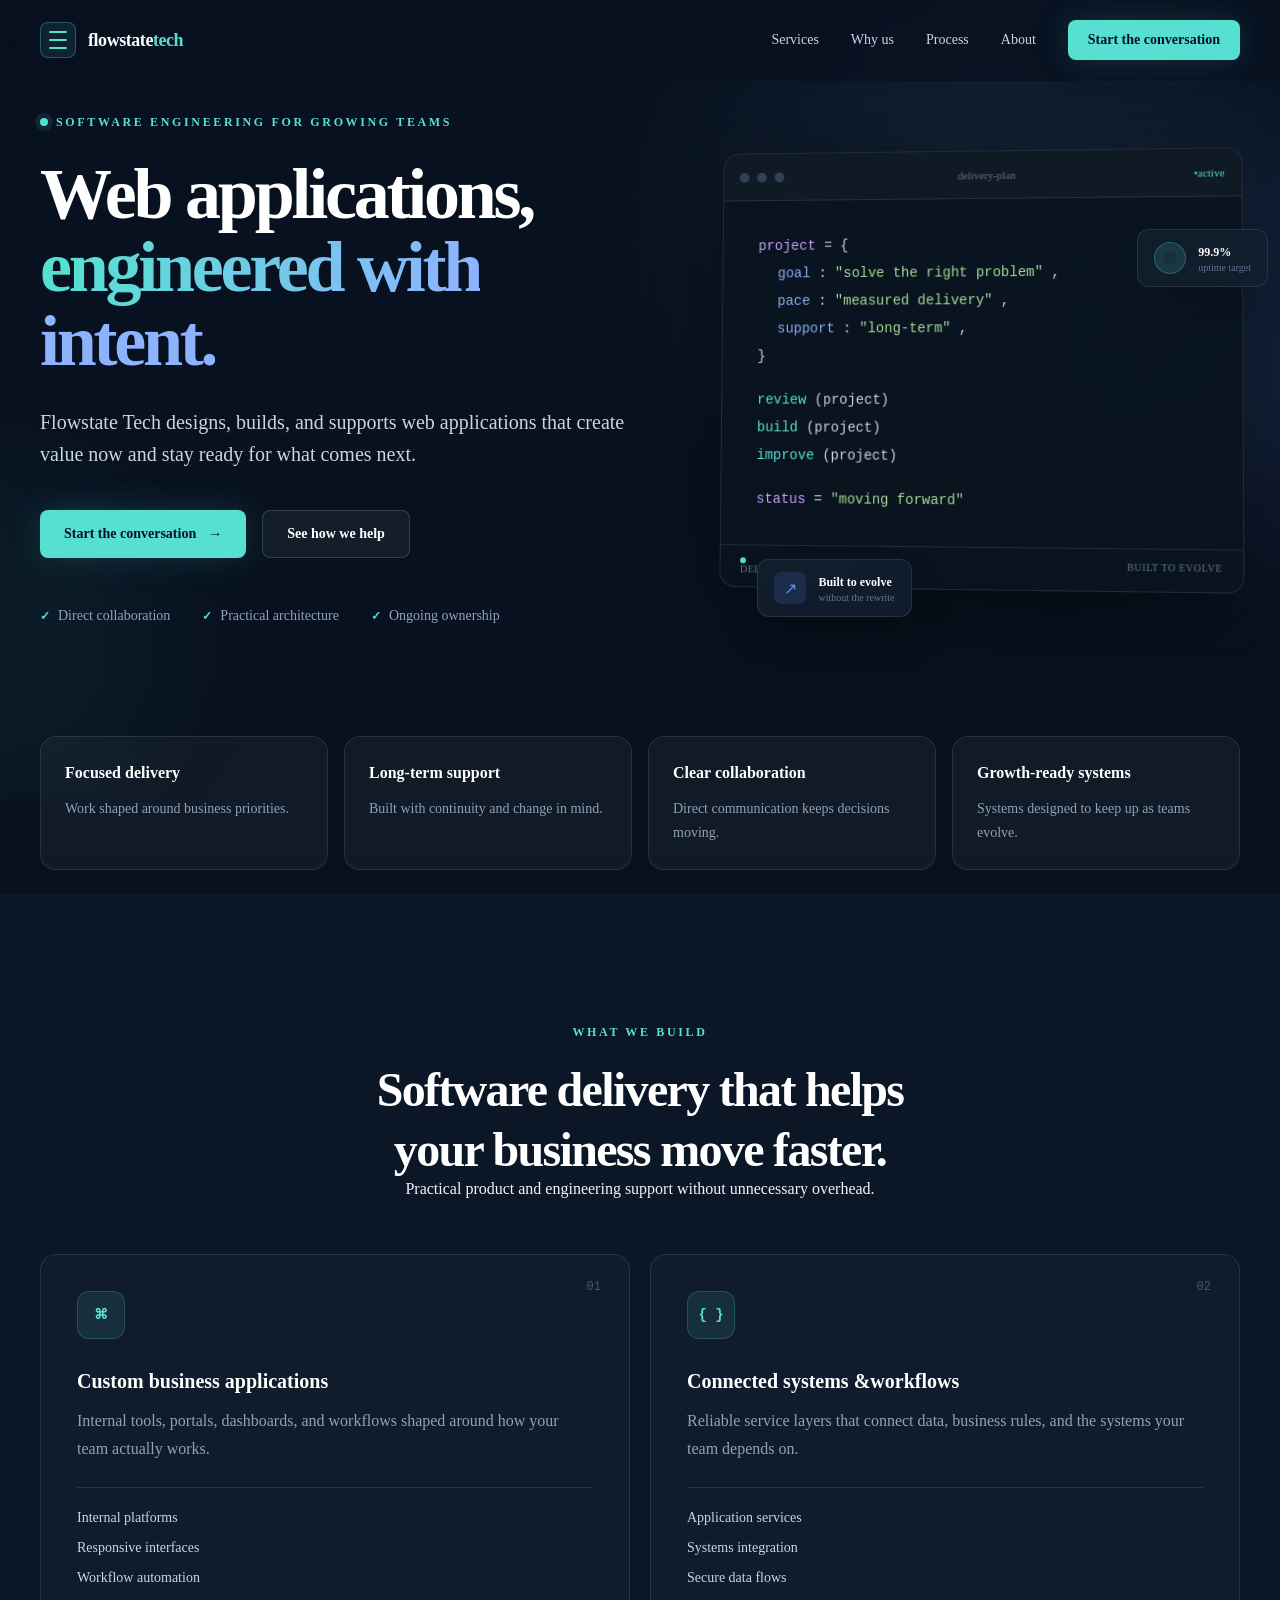
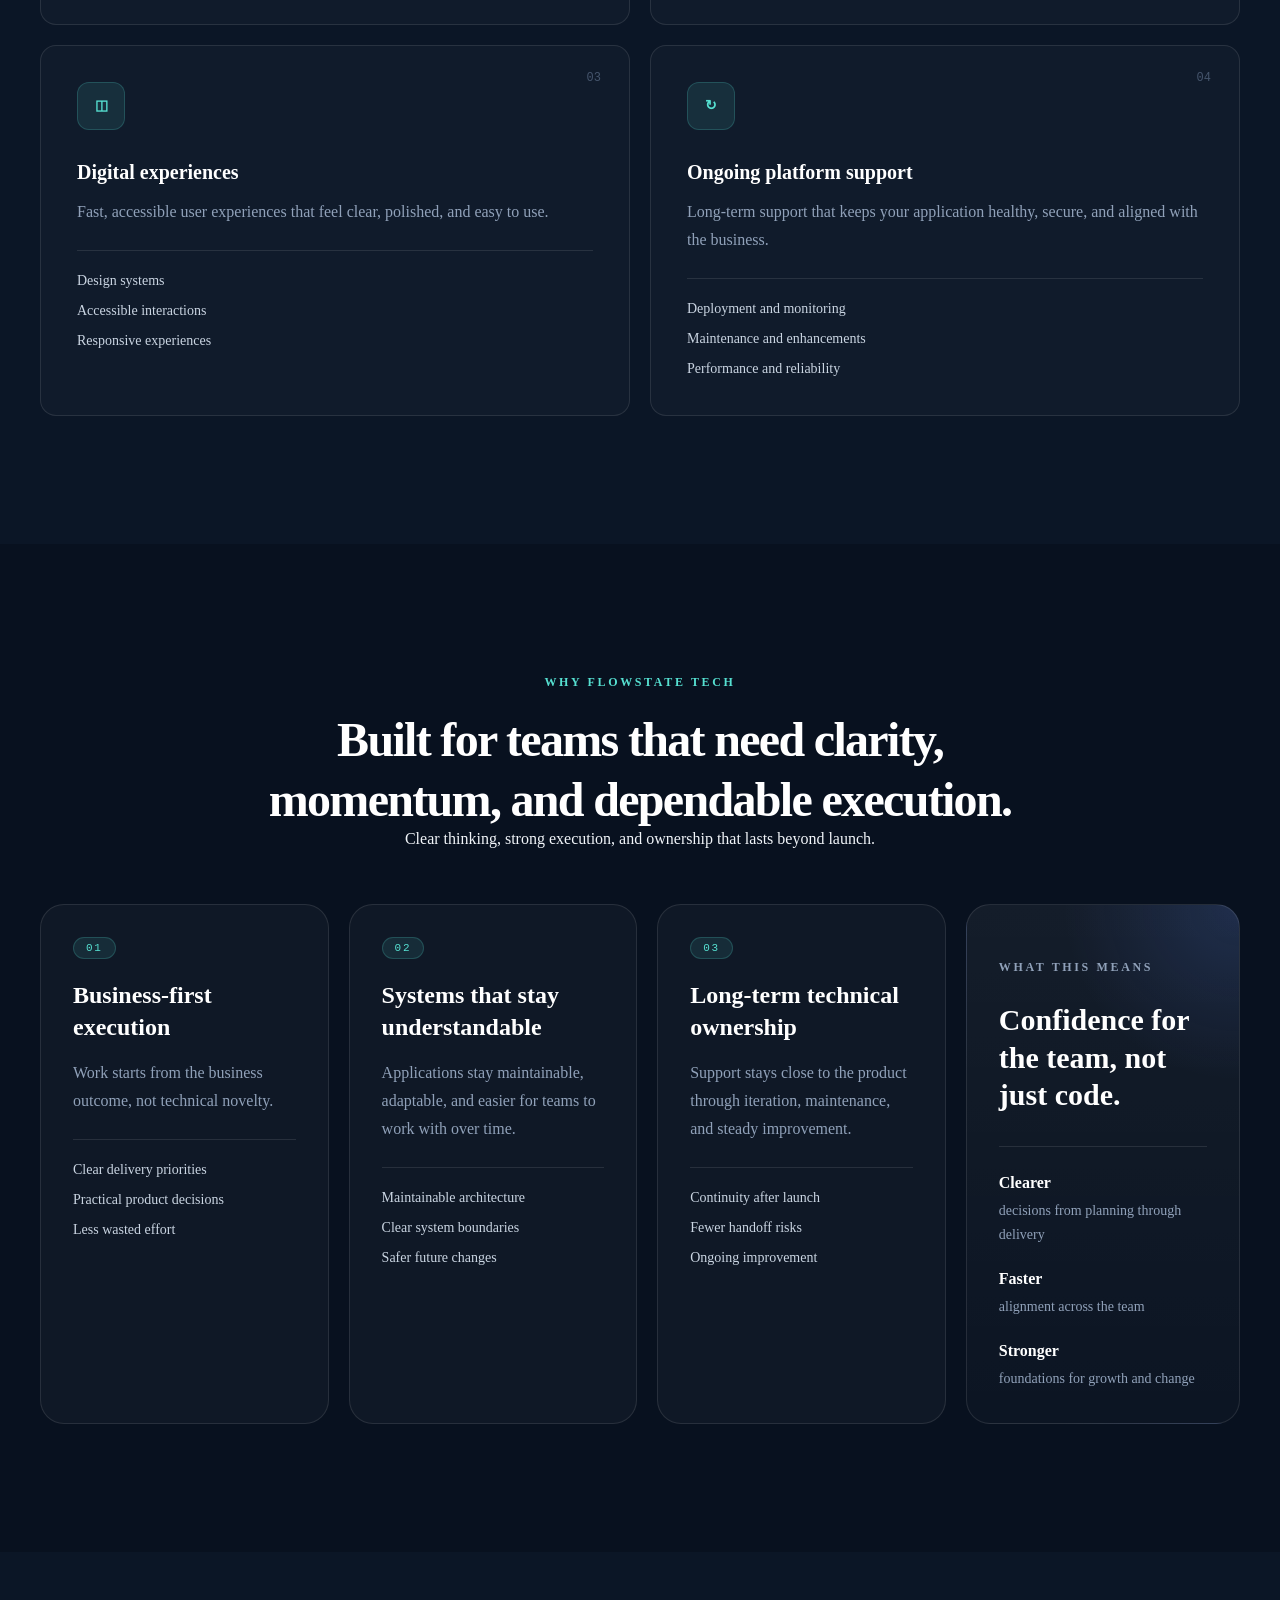
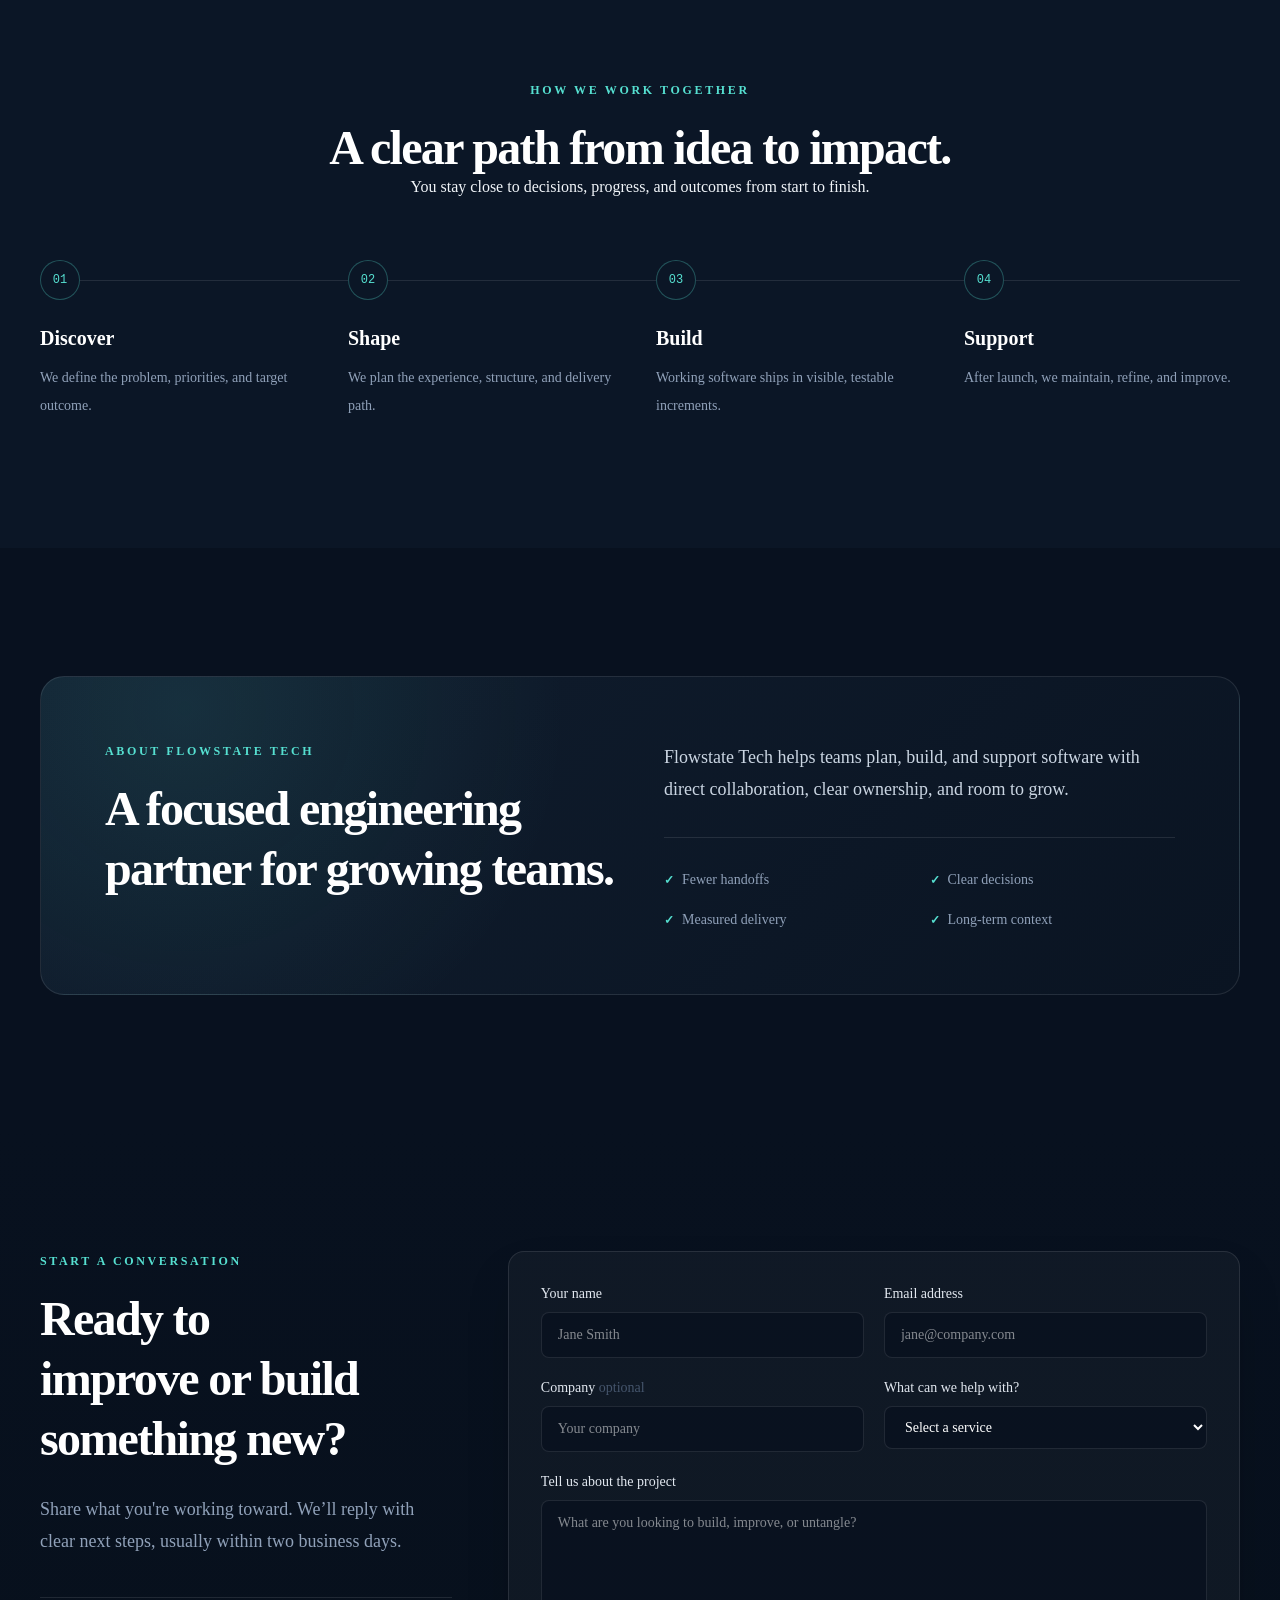
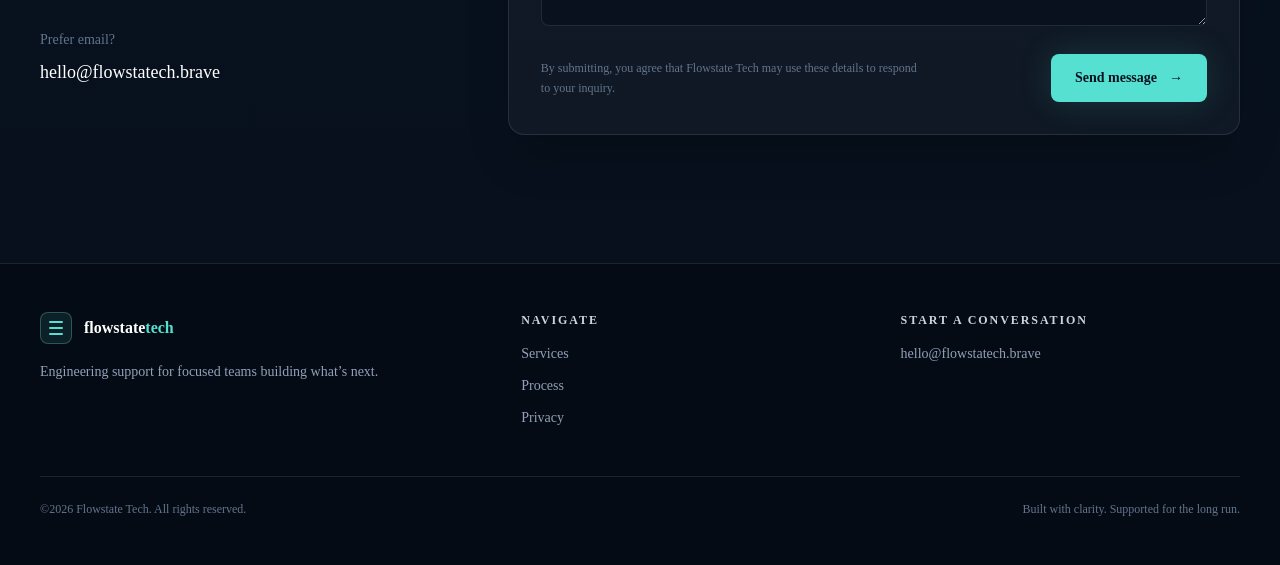
==== index.html @ 5fee0a0c "init" ====
<!doctype html>
<html lang="en" class="scroll-smooth">
    <head>
        <meta charset="utf-8">
        <meta name="viewport" content="width=device-width, initial-scale=1">
        <meta name="description" content="Flowstate Tech designs, builds, and supports web applications for growing teams.">
        <meta name="theme-color" content="#08111f">
        <meta property="og:title" content="Flowstate Tech | Web applications, engineered with intent">
        <meta property="og:description" content="Custom software delivery, digital experiences, and long-term platform support for growing teams.">
        <meta property="og:type" content="website">
        <link rel="icon" href="favicon.svg" type="image/svg+xml">
        <link rel="stylesheet" href="app.css">
        <script src="app.js" defer></script>
        <title>Flowstate Tech | Web applications, engineered with intent</title>
    </head>
    <body class="bg-ink text-slate-100 antialiased">
        <a class="skip-link" href="#main-content">Skip to content</a>
        <header class="site-header" data-header>
            <div class="shell flex h-20 items-center justify-between">
                <a href="index.html" class="group flex items-center gap-3" aria-label="Flowstate Tech home">
                    <span class="brand-mark" aria-hidden="true">
                        <span></span>
                        <span></span>
                        <span></span>
                    </span>
                    <span class="text-lg font-semibold tracking-tight text-white">
                        flowstate<span class="text-cyan">tech</span>
                    </span>
                </a>
                <nav class="hidden items-center gap-8 md:flex" aria-label="Primary navigation">
                    <a class="nav-link" href="#services">Services</a>
                    <a class="nav-link" href="#approach">Why us</a>
                    <a class="nav-link" href="#process">Process</a>
                    <a class="nav-link" href="#about">About</a>
                    <a class="button button-small button-primary" href="#contact">Start the conversation</a>
                </nav>
                <button class="menu-button md:hidden" type="button" aria-expanded="false" aria-controls="mobile-menu" data-menu-toggle>
                    <span class="sr-only">Open navigation</span>
                    <svg width="24" height="24" viewBox="0 0 24 24" fill="none" aria-hidden="true">
                        <path d="M4 7h16M4 12h16M4 17h16" stroke="currentColor" stroke-width="1.8" stroke-linecap="round"/>
                    </svg>
                </button>
            </div>
            <nav id="mobile-menu" class="mobile-menu shell md:hidden" aria-label="Mobile navigation" hidden data-mobile-menu>
                <a href="#services">Services</a>
                <a href="#approach">Why us</a>
                <a href="#process">Process</a>
                <a href="#about">About</a>
                <a href="#contact">Start the conversation</a>
            </nav>
        </header>
        <main id="main-content">
            <section class="hero relative overflow-hidden pb-24 pt-20 sm:pb-32 sm:pt-28">
                <div class="hero-grid" aria-hidden="true"></div>
                <div class="hero-orb hero-orb-one" aria-hidden="true"></div>
                <div class="hero-orb hero-orb-two" aria-hidden="true"></div>
                <div class="shell relative z-10 grid items-center gap-16 lg:grid-cols-[1.08fr_.92fr]">
                    <div data-reveal>
                        <p class="eyebrow">
                            <span class="status-dot"></span>
                            Software engineering for growing teams
                        </p>
                        <h1 class="mt-7 max-w-4xl text-balance text-5xl font-semibold leading-[1.02] tracking-[-0.045em] text-white sm:text-6xl lg:text-7xl">
                            Web applications,<br>
                            <span class="gradient-text">engineered with intent.</span>
                        </h1>
                        <p class="mt-7 max-w-2xl text-lg leading-8 text-slate-300 sm:text-xl">Flowstate Tech designs, builds, and supports web applications that create value now and stay ready for what comes next.
          </p>
                        <div class="mt-10 flex flex-col gap-4 sm:flex-row">
                            <a class="button button-primary" href="#contact">
                                Start the conversation <span aria-hidden="true">&rarr;</span>
                            </a>
                            <a class="button button-secondary" href="#services">See how we help</a>
                        </div>
                        <div class="mt-12 flex flex-wrap gap-x-8 gap-y-3 text-sm text-slate-400">
                            <span class="check-item">Direct collaboration</span>
                            <span class="check-item">Practical architecture</span>
                            <span class="check-item">Ongoing ownership</span>
                        </div>
                    </div>
                    <div class="relative mx-auto w-full max-w-xl" data-reveal data-hero-visual>
                        <div class="code-window" data-evolve-panel>
                            <div class="code-toolbar">
                                <div class="flex gap-2" aria-hidden="true">
                                    <span></span>
                                    <span></span>
                                    <span></span>
                                </div>
                                <span data-code-file data-code-toolbar>delivery-plan</span>
                                <span class="code-status" data-code-status data-code-toolbar>&bull;active</span>
                            </div>
                            <div class="code-content" aria-label="An illustration of a delivery workflow">
                                <div data-code-line>
                                    <span class="code-purple">project</span>
                                    = {
                                </div>
                                <div class="pl-5" data-code-line>
                                    <span class="code-blue">goal</span>
                                    : <span class="code-green" data-code-goal>"solve the right problem"</span>
                                    ,
                                </div>
                                <div class="pl-5" data-code-line>
                                    <span class="code-blue">pace</span>
                                    : <span class="code-green" data-code-pace>"measured delivery"</span>
                                    ,
                                </div>
                                <div class="pl-5" data-code-line>
                                    <span class="code-blue">support</span>
                                    : <span class="code-green" data-code-support>"long-term"</span>
                                    ,
                                </div>
                                <div data-code-line>}</div>
                                <div class="h-4" aria-hidden="true"></div>
                                <div data-code-line>
                                    <span class="code-cyan" data-code-step-one>review</span>
                                    (project)
                                </div>
                                <div data-code-line>
                                    <span class="code-cyan" data-code-step-two>build</span>
                                    (project)
                                </div>
                                <div data-code-line>
                                    <span class="code-cyan" data-code-step-three>improve</span>
                                    (project)
                                </div>
                                <div class="h-4" aria-hidden="true"></div>
                                <div data-code-line>
                                    <span class="code-purple">status</span>
                                    = <span class="code-green" data-code-result>"moving forward"</span>
                                </div>
                            </div>
                            <div class="code-footer">
                                <span>
                                    <i></i>
                                    <span data-code-footer-left>Delivery aligned</span>
                                </span>
                                <span data-code-footer-right>Built to evolve</span>
                            </div>
                        </div>
                        <div class="hero-card-link" aria-hidden="true">
                            <span class="hero-card-signal"></span>
                        </div>
                        <button class="floating-card floating-card-top floating-card-button" type="button" data-uptime-trigger aria-pressed="false" aria-label="Preview the uptime and reliability mode">
                            <span class="pulse-ring"></span>
                            <div>
                                <strong>99.9%</strong>
                                <small>uptime target</small>
                            </div>
                        </button>
                        <button class="floating-card floating-card-bottom floating-card-button" type="button" data-evolve-trigger aria-pressed="false" aria-label="Preview how the product evolves over time">
                            <span class="metric-icon">&#8599;</span>
                            <div>
                                <strong>Built to evolve</strong>
                                <small>without the rewrite</small>
                            </div>
                        </button>
                    </div>
                </div>
            </section>
            <section class="metrics-band">
                <div class="shell">
                    <div class="metrics-grid">
                        <article class="metric-card" data-reveal>
                            <strong>Focused delivery</strong>
                            <span>Work shaped around business priorities.</span>
                        </article>
                        <article class="metric-card" data-reveal>
                            <strong>Long-term support</strong>
                            <span>Built with continuity and change in mind.</span>
                        </article>
                        <article class="metric-card" data-reveal>
                            <strong>Clear collaboration</strong>
                            <span>Direct communication keeps decisions moving.</span>
                        </article>
                        <article class="metric-card" data-reveal>
                            <strong>Growth-ready systems</strong>
                            <span>Systems designed to keep up as teams evolve.</span>
                        </article>
                    </div>
                </div>
            </section>
            <section id="services" class="section bg-surface">
                <div class="shell">
                    <div class="section-heading" data-reveal>
                        <p class="eyebrow">What we build</p>
                        <h2>Software delivery that helps your business move faster.</h2>
                        <p>Practical product and engineering support without unnecessary overhead.</p>
                    </div>
                    <div class="mt-14 grid gap-5 md:grid-cols-2">
                        <article class="service-card" data-reveal>
                            <span class="service-number">01</span>
                            <div class="service-icon">&#8984;</div>
                            <h3>Custom business applications</h3>
                            <p>Internal tools, portals, dashboards, and workflows shaped around how your team actually works.</p>
                            <ul>
                                <li>Internal platforms</li>
                                <li>Responsive interfaces</li>
                                <li>Workflow automation</li>
                            </ul>
                        </article>
                        <article class="service-card" data-reveal>
                            <span class="service-number">02</span>
                            <div class="service-icon">{ }</div>
                            <h3>Connected systems &amp;workflows</h3>
                            <p>Reliable service layers that connect data, business rules, and the systems your team depends on.</p>
                            <ul>
                                <li>Application services</li>
                                <li>Systems integration</li>
                                <li>Secure data flows</li>
                            </ul>
                        </article>
                        <article class="service-card" data-reveal>
                            <span class="service-number">03</span>
                            <div class="service-icon">&#9707;</div>
                            <h3>Digital experiences</h3>
                            <p>Fast, accessible user experiences that feel clear, polished, and easy to use.</p>
                            <ul>
                                <li>Design systems</li>
                                <li>Accessible interactions</li>
                                <li>Responsive experiences</li>
                            </ul>
                        </article>
                        <article class="service-card" data-reveal>
                            <span class="service-number">04</span>
                            <div class="service-icon">&#8635;</div>
                            <h3>Ongoing platform support</h3>
                            <p>Long-term support that keeps your application healthy, secure, and aligned with the business.</p>
                            <ul>
                                <li>Deployment and monitoring</li>
                                <li>Maintenance and enhancements</li>
                                <li>Performance and reliability</li>
                            </ul>
                        </article>
                    </div>
                </div>
            </section>
            <section id="approach" class="section overflow-hidden">
                <div class="shell">
                    <div class="section-heading" data-reveal>
                        <p class="eyebrow">Why Flowstate Tech</p>
                        <h2>Built for teams that need clarity, momentum, and dependable execution.</h2>
                        <p>Clear thinking, strong execution, and ownership that lasts beyond launch.</p>
                    </div>
                    <div class="why-grid mt-14">
                        <article class="why-card why-card-feature" data-reveal>
                            <span class="why-label">01</span>
                            <h3>Business-first execution</h3>
                            <p>Work starts from the business outcome, not technical novelty.</p>
                            <ul>
                                <li>Clear delivery priorities</li>
                                <li>Practical product decisions</li>
                                <li>Less wasted effort</li>
                            </ul>
                        </article>
                        <article class="why-card why-card-feature" data-reveal>
                            <span class="why-label">02</span>
                            <h3>Systems that stay understandable</h3>
                            <p>Applications stay maintainable, adaptable, and easier for teams to work with over time.</p>
                            <ul>
                                <li>Maintainable architecture</li>
                                <li>Clear system boundaries</li>
                                <li>Safer future changes</li>
                            </ul>
                        </article>
                        <article class="why-card why-card-feature" data-reveal>
                            <span class="why-label">03</span>
                            <h3>Long-term technical ownership</h3>
                            <p>Support stays close to the product through iteration, maintenance, and steady improvement.</p>
                            <ul>
                                <li>Continuity after launch</li>
                                <li>Fewer handoff risks</li>
                                <li>Ongoing improvement</li>
                            </ul>
                        </article>
                        <aside class="why-card why-card-summary" data-reveal>
                            <p class="eyebrow">What this means</p>
                            <h3>Confidence for the team, not just code.</h3>
                            <div class="why-metrics">
                                <div>
                                    <strong>Clearer</strong>
                                    <span>decisions from planning through delivery</span>
                                </div>
                                <div>
                                    <strong>Faster</strong>
                                    <span>alignment across the team</span>
                                </div>
                                <div>
                                    <strong>Stronger</strong>
                                    <span>foundations for growth and change</span>
                                </div>
                            </div>
                        </aside>
                    </div>
                </div>
            </section>
            <section id="process" class="section bg-surface">
                <div class="shell">
                    <div class="section-heading" data-reveal>
                        <p class="eyebrow">How we work together</p>
                        <h2>A clear path from idea to impact.</h2>
                        <p>You stay close to decisions, progress, and outcomes from start to finish.</p>
                    </div>
                    <ol class="process-grid mt-16">
                        <li data-reveal>
                            <span>01</span>
                            <h3>Discover</h3>
                            <p>We define the problem, priorities, and target outcome.</p>
                        </li>
                        <li data-reveal>
                            <span>02</span>
                            <h3>Shape</h3>
                            <p>We plan the experience, structure, and delivery path.</p>
                        </li>
                        <li data-reveal>
                            <span>03</span>
                            <h3>Build</h3>
                            <p>Working software ships in visible, testable increments.</p>
                        </li>
                        <li data-reveal>
                            <span>04</span>
                            <h3>Support</h3>
                            <p>After launch, we maintain, refine, and improve.</p>
                        </li>
                    </ol>
                </div>
            </section>
            <section id="about" class="section">
                <div class="shell">
                    <div class="about-card" data-reveal>
                        <div>
                            <p class="eyebrow">About Flowstate Tech</p>
                            <h2 class="section-title">A focused engineering partner for growing teams.</h2>
                        </div>
                        <div class="text-lg leading-8 text-slate-300">
                            <p>Flowstate Tech helps teams plan, build, and support software with direct collaboration, clear ownership, and room to grow.</p>
                            <div class="mt-8 grid grid-cols-2 gap-5 border-t border-white/10 pt-8 text-sm text-slate-400">
                                <span class="check-item">Fewer handoffs</span>
                                <span class="check-item">Clear decisions</span>
                                <span class="check-item">Measured delivery</span>
                                <span class="check-item">Long-term context</span>
                            </div>
                        </div>
                    </div>
                </div>
            </section>
            <section id="contact" class="section contact-section">
                <div class="shell grid gap-14 lg:grid-cols-[.72fr_1.28fr]">
                    <div data-reveal>
                        <p class="eyebrow">Start a conversation</p>
                        <h2 class="section-title">Ready to improve or build something new?</h2>
                        <p class="mt-6 text-lg leading-8 text-slate-400">Share what you're working toward. We’ll reply with clear next steps, usually within two business days.</p>
                        <div class="mt-10 border-t border-white/10 pt-8">
                            <p class="text-sm text-slate-500">Prefer email?</p>
                            <a class="mt-2 inline-block text-lg font-medium text-white hover:text-cyan" href="mailto:hello@flowstatech.brave">hello@flowstatech.brave</a>
                        </div>
                    </div>
                    <div data-reveal>
                        <form class="contact-form" data-contact-form data-contact-email="hello@flowstatech.brave" novalidate>
                            <div class="form-grid">
                                <div class="form-field">
                                    <label for="name">Your name</label>
                                    <input id="name" name="name" type="text" autocomplete="name" minlength="2" maxlength="100" required placeholder="Jane Smith">
                                </div>
                                <div class="form-field">
                                    <label for="email">Email address</label>
                                    <input id="email" name="email" type="email" autocomplete="email" maxlength="320" required placeholder="jane@company.com">
                                </div>
                                <div class="form-field">
                                    <label for="company">
                                        Company <span>optional</span>
                                    </label>
                                    <input id="company" name="company" type="text" autocomplete="organization" maxlength="120" placeholder="Your company">
                                </div>
                                <div class="form-field">
                                    <label for="service">What can we help with?</label>
                                    <select id="service" name="service" required>
                                        <option value="">Select a service</option>
                                        <option>Business application development</option>
                                        <option>Systems and workflow integration</option>
                                        <option>Digital experience design</option>
                                        <option>Ongoing platform support</option>
                                        <option>Not sure yet</option>
                                    </select>
                                </div>
                            </div>
                            <div class="form-field mt-5">
                                <label for="message">Tell us about the project</label>
                                <textarea id="message" name="message" minlength="20" maxlength="3000" required rows="5" placeholder="What are you looking to build, improve, or untangle?"></textarea>
                            </div>
                            <div class="honeypot" aria-hidden="true">
                                <label for="website">Website</label>
                                <input id="website" name="website" type="text" tabindex="-1" autocomplete="off">
                            </div>
                            <div class="mt-6 flex flex-col gap-4 sm:flex-row sm:items-center sm:justify-between">
                                <p class="max-w-sm text-xs leading-5 text-slate-500">By submitting, you agree that Flowstate Tech may use these details to respond to your inquiry.</p>
                                <button class="button button-primary shrink-0" type="submit">
                                    Send message <span aria-hidden="true">&rarr;</span>
                                </button>
                            </div>
                            <div class="form-status" role="status" aria-live="polite" data-form-status></div>
                            <noscript>
                                <p class="mt-4 text-sm text-slate-400">JavaScript is required for the form shortcut. You can email hello@flowstatech.brave directly.</p>
                            </noscript>
                        </form>
                    </div>
                </div>
            </section>
        </main>
        <footer class="border-t border-white/10 bg-deep">
            <div class="shell py-12">
                <div class="grid gap-10 md:grid-cols-[1.3fr_1fr_1fr]">
                    <div>
                        <a href="index.html" class="flex items-center gap-3" aria-label="Flowstate Tech home">
                            <span class="brand-mark brand-mark-small" aria-hidden="true">
                                <span></span>
                                <span></span>
                                <span></span>
                            </span>
                            <span class="font-semibold text-white">
                                flowstate<span class="text-cyan">tech</span>
                            </span>
                        </a>
                        <p class="mt-4 max-w-sm text-sm leading-6 text-slate-400">Engineering support for focused teams building what’s next.</p>
                    </div>
                    <div>
                        <p class="footer-heading">Navigate</p>
                        <div class="mt-4 flex flex-col gap-3 text-sm text-slate-400">
                            <a class="footer-link" href="#services">Services</a>
                            <a class="footer-link" href="#process">Process</a>
                            <a class="footer-link" href="privacy.html">Privacy</a>
                        </div>
                    </div>
                    <div>
                        <p class="footer-heading">Start a conversation</p>
                        <a class="footer-link mt-4 inline-block text-sm" href="mailto:hello@flowstatech.brave">hello@flowstatech.brave</a>
                    </div>
                </div>
                <div class="mt-12 flex flex-col gap-2 border-t border-white/10 pt-6 text-xs text-slate-500 sm:flex-row sm:items-center sm:justify-between">
                    <p>
                        &copy;<span data-current-year></span>
                        Flowstate Tech. All rights reserved.
                    </p>
                    <p>Built with clarity. Supported for the long run.</p>
                </div>
            </div>
        </footer>
    </body>
</html>
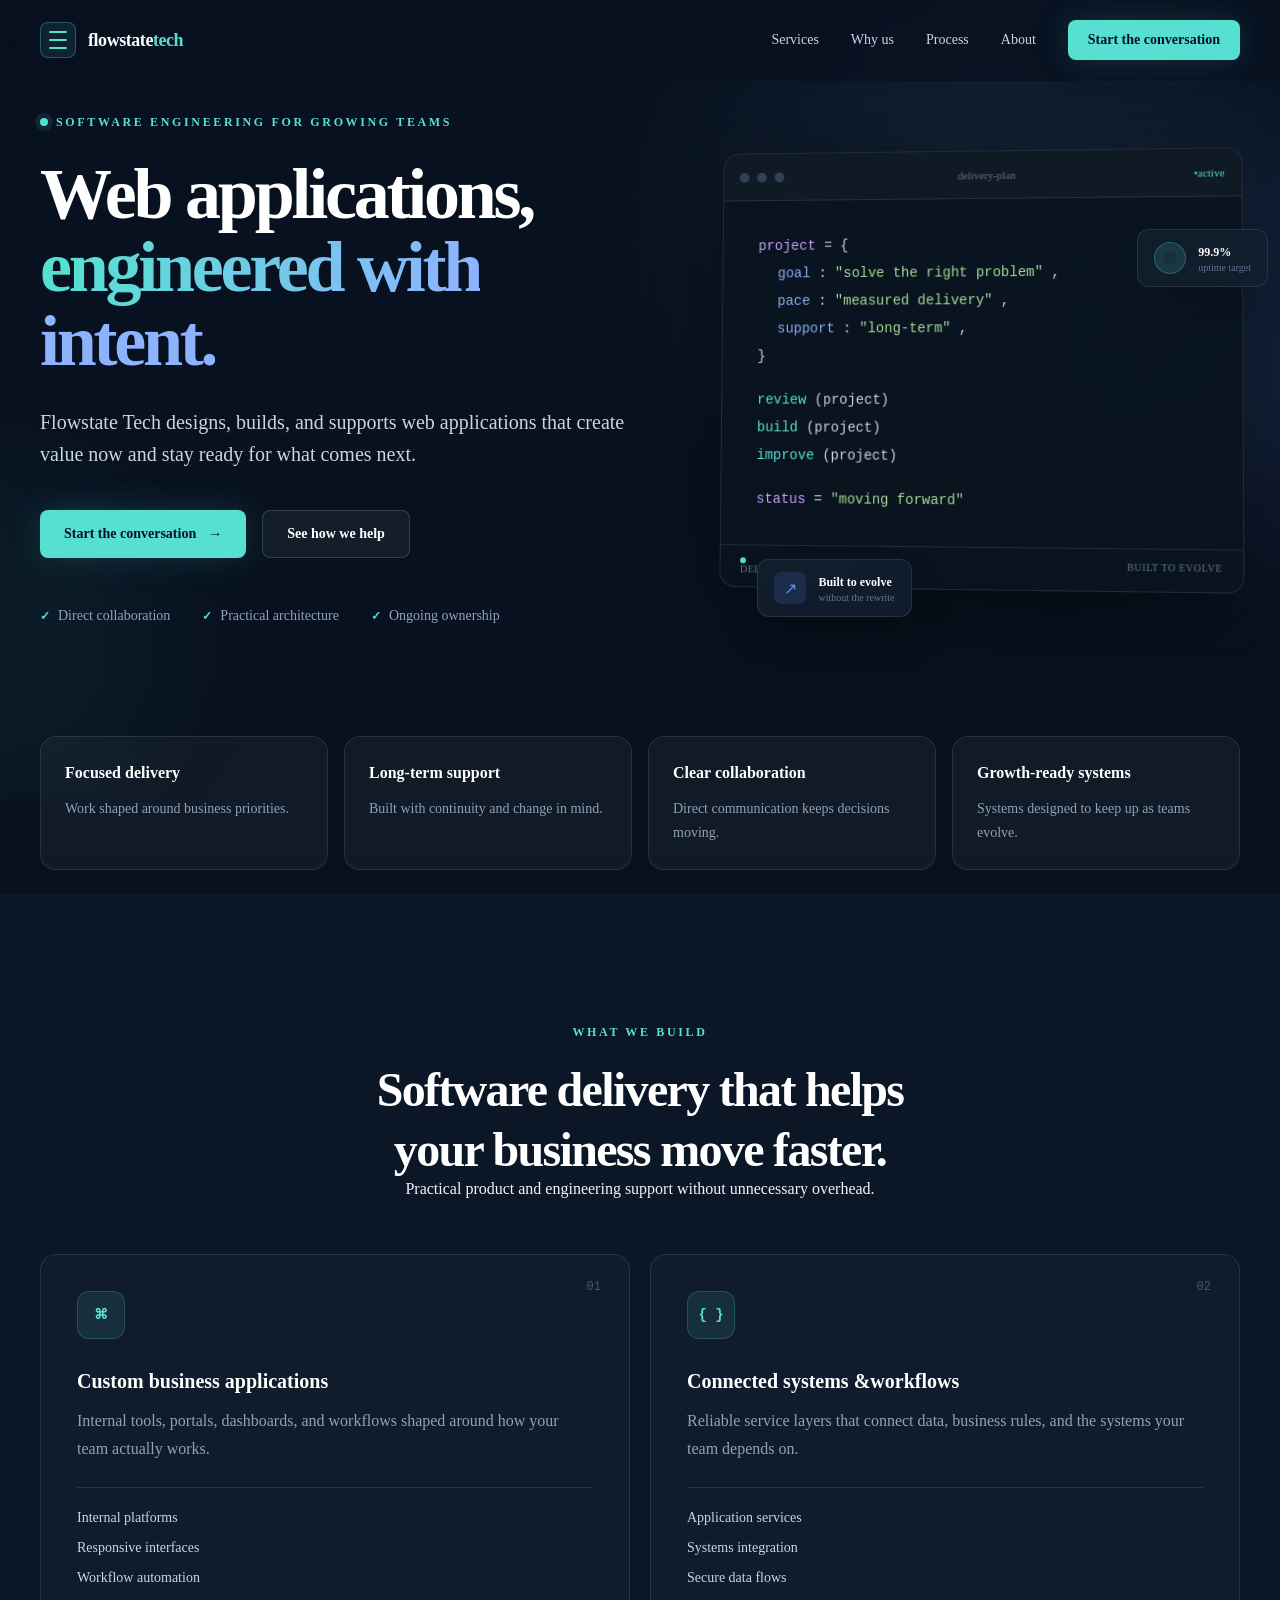
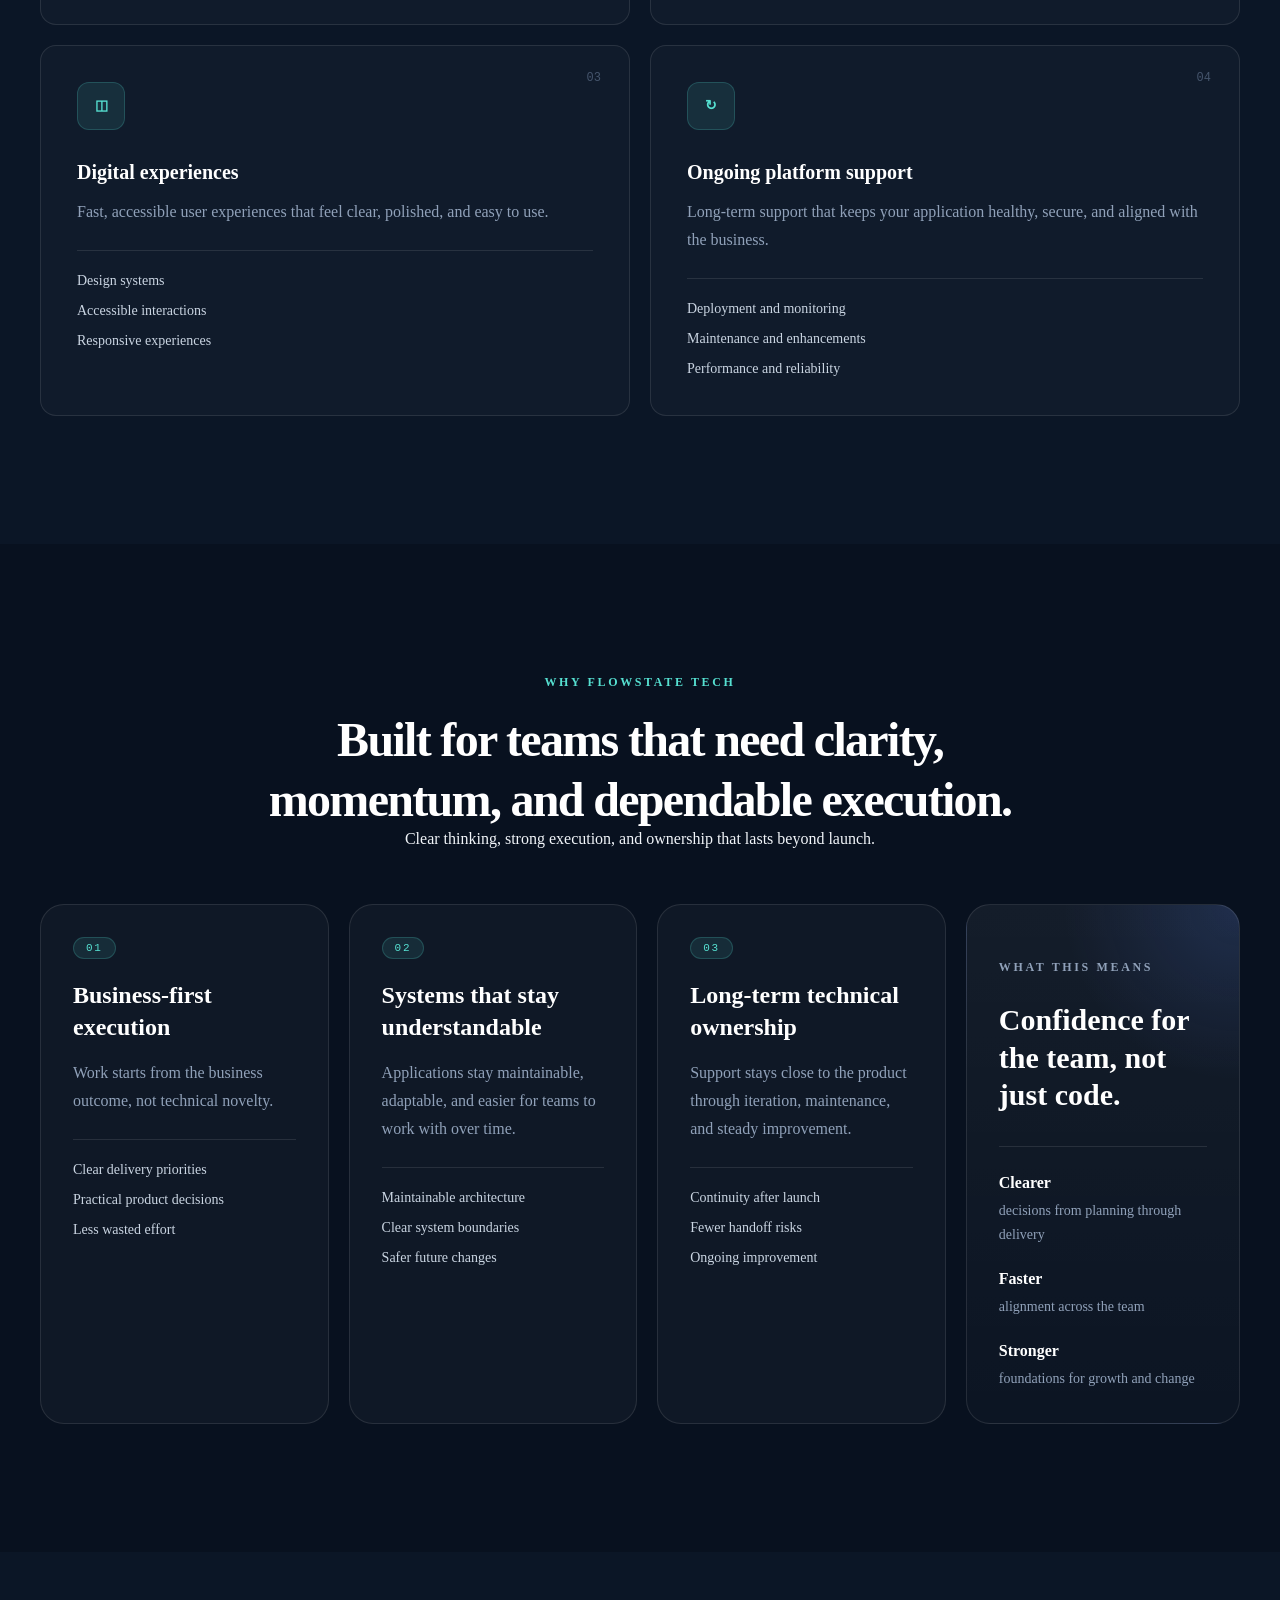
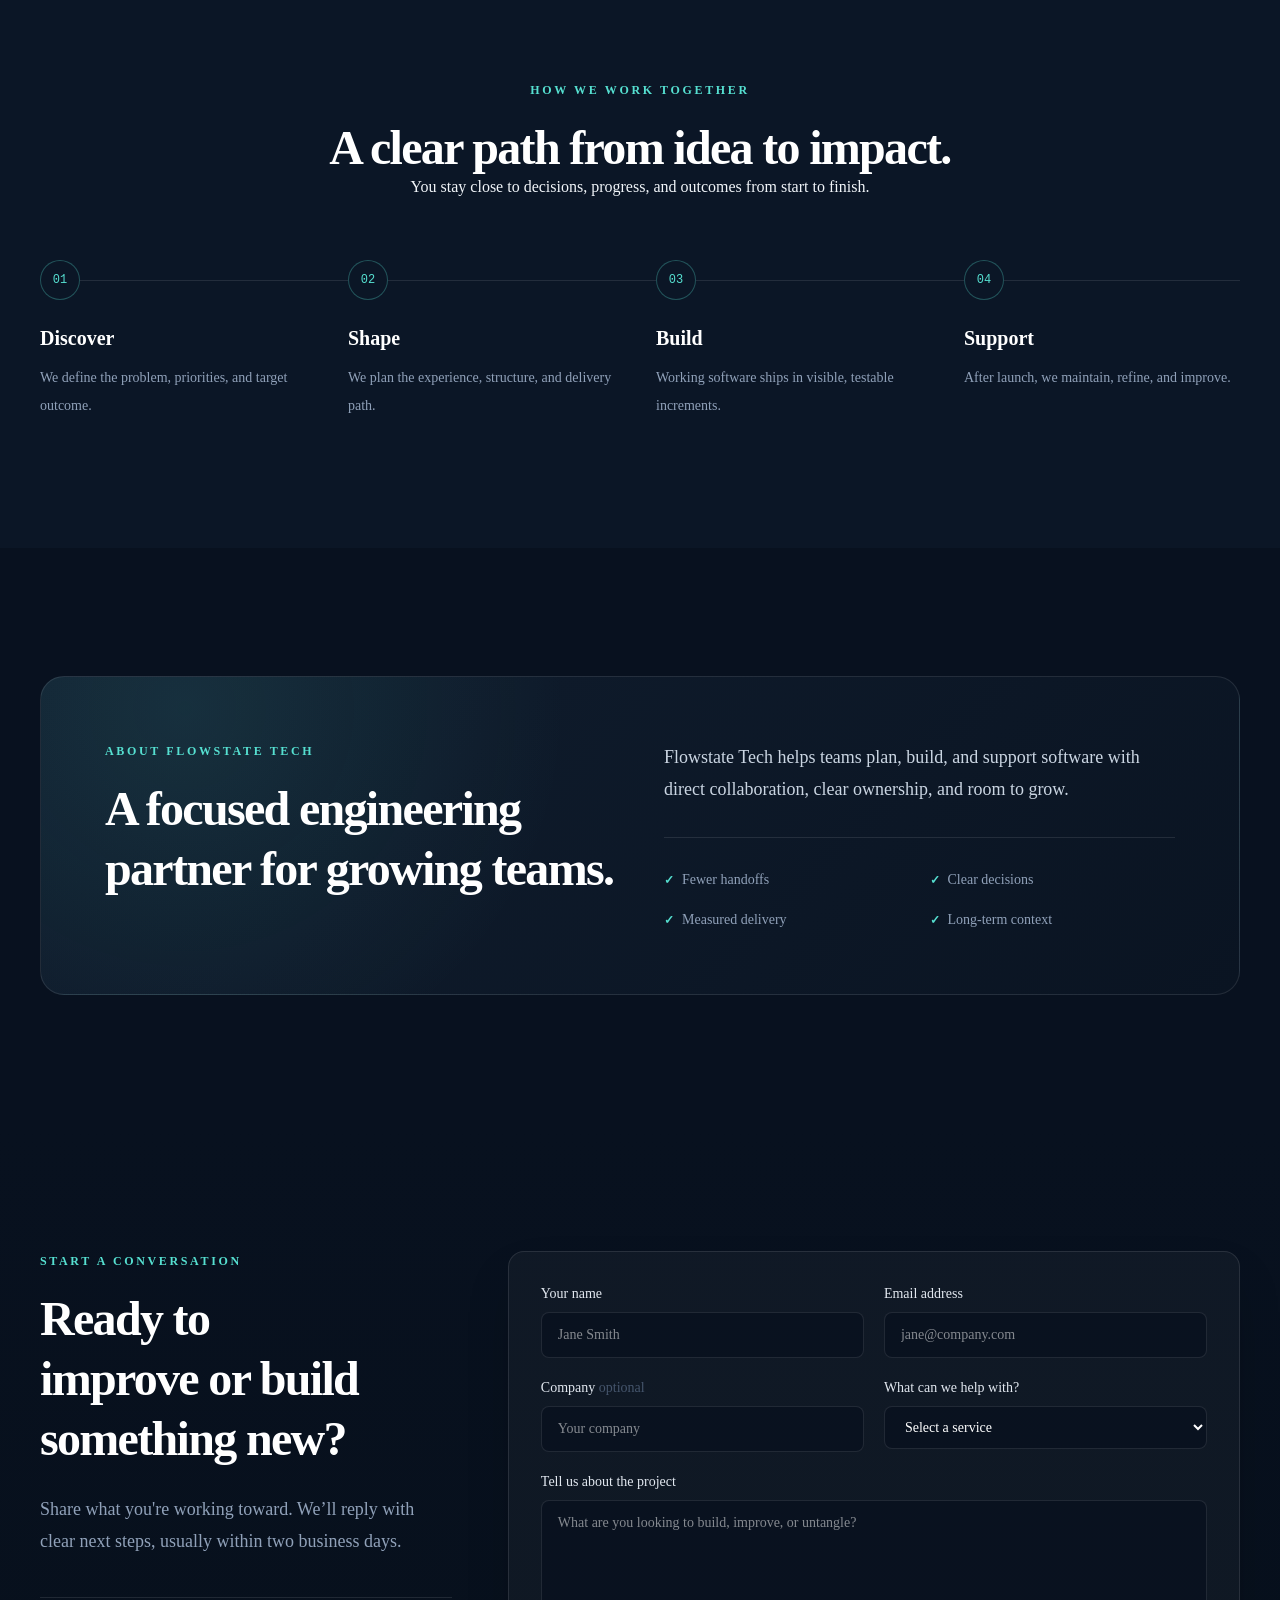
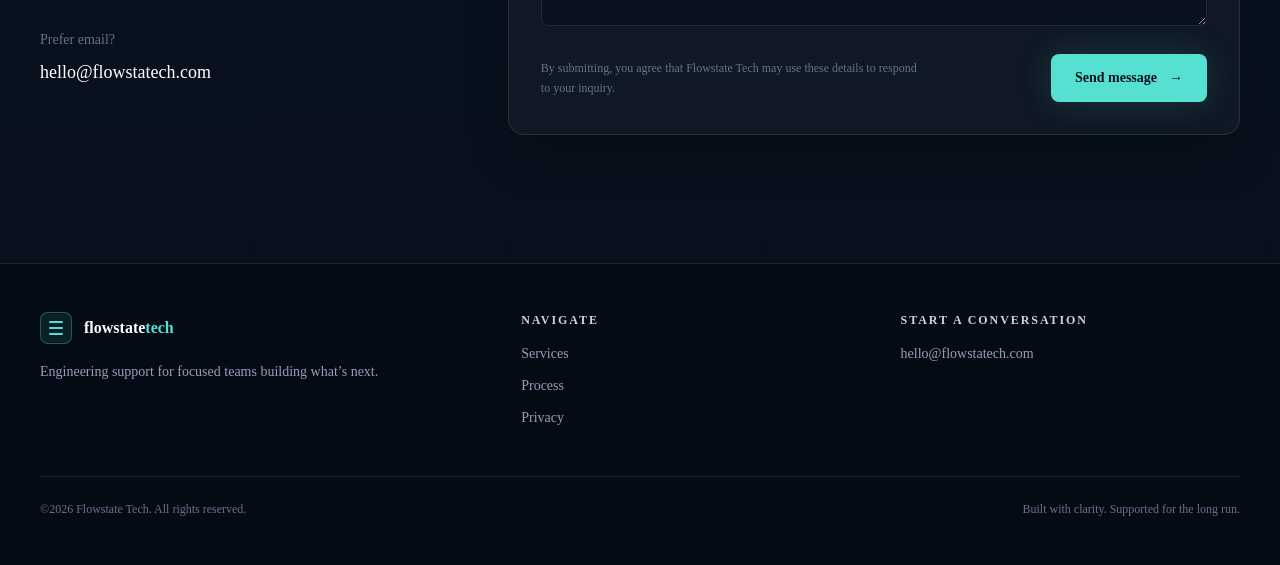
==== commit 3cd3b255: "next" ====
--- a/index.html
+++ b/index.html
@@ -351,11 +351,11 @@
                         <p class="mt-6 text-lg leading-8 text-slate-400">Share what you're working toward. We’ll reply with clear next steps, usually within two business days.</p>
                         <div class="mt-10 border-t border-white/10 pt-8">
                             <p class="text-sm text-slate-500">Prefer email?</p>
-                            <a class="mt-2 inline-block text-lg font-medium text-white hover:text-cyan" href="mailto:hello@flowstatech.brave">hello@flowstatech.brave</a>
+                            <a class="mt-2 inline-block text-lg font-medium text-white hover:text-cyan" href="mailto:hello@flowstatech.com">hello@flowstatech.com</a>
                         </div>
                     </div>
                     <div data-reveal>
-                        <form class="contact-form" data-contact-form data-contact-email="hello@flowstatech.brave" novalidate>
+                        <form class="contact-form" data-contact-form data-contact-email="hello@flowstatech.com" novalidate>
                             <div class="form-grid">
                                 <div class="form-field">
                                     <label for="name">Your name</label>
@@ -399,7 +399,7 @@
                             </div>
                             <div class="form-status" role="status" aria-live="polite" data-form-status></div>
                             <noscript>
-                                <p class="mt-4 text-sm text-slate-400">JavaScript is required for the form shortcut. You can email hello@flowstatech.brave directly.</p>
+                                <p class="mt-4 text-sm text-slate-400">JavaScript is required for the form shortcut. You can email hello@flowstatech.com directly.</p>
                             </noscript>
                         </form>
                     </div>
@@ -432,7 +432,7 @@
                     </div>
                     <div>
                         <p class="footer-heading">Start a conversation</p>
-                        <a class="footer-link mt-4 inline-block text-sm" href="mailto:hello@flowstatech.brave">hello@flowstatech.brave</a>
+                        <a class="footer-link mt-4 inline-block text-sm" href="mailto:hello@flowstatech.com">hello@flowstatech.com</a>
                     </div>
                 </div>
                 <div class="mt-12 flex flex-col gap-2 border-t border-white/10 pt-6 text-xs text-slate-500 sm:flex-row sm:items-center sm:justify-between">
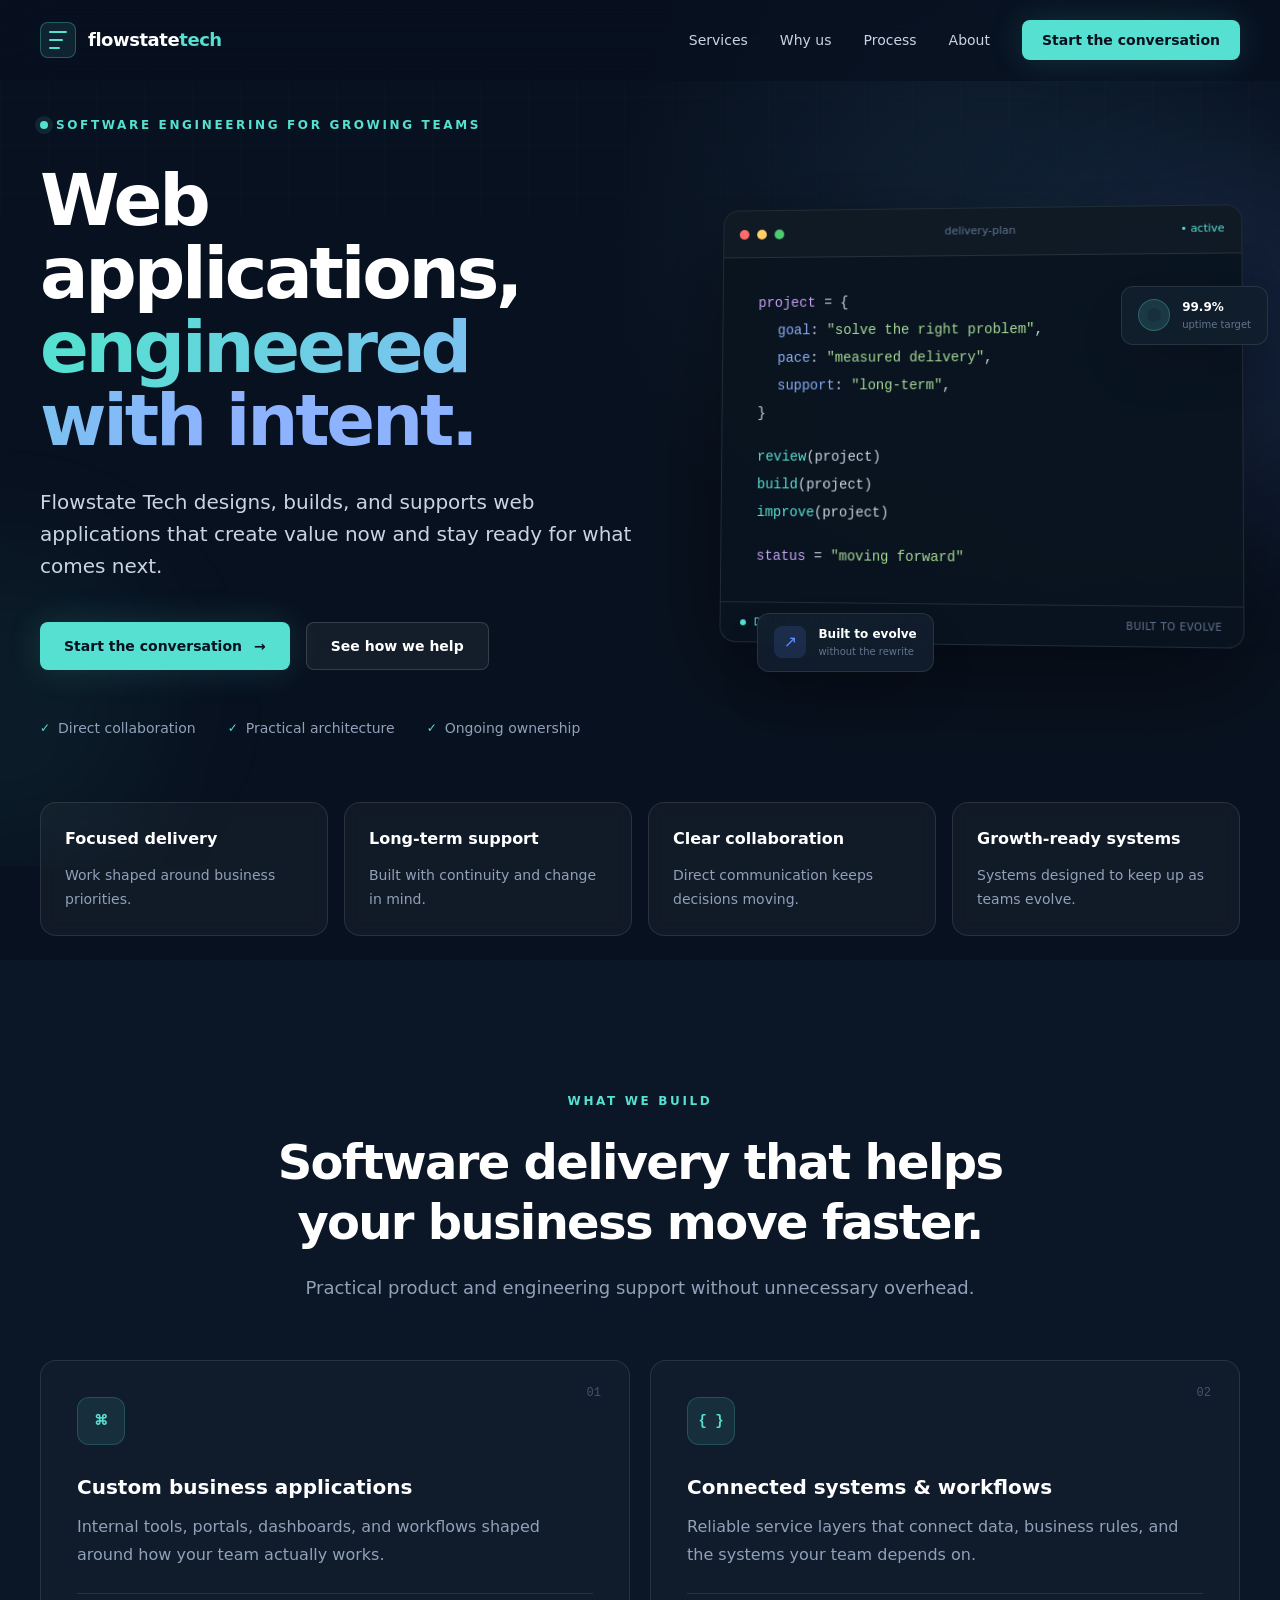
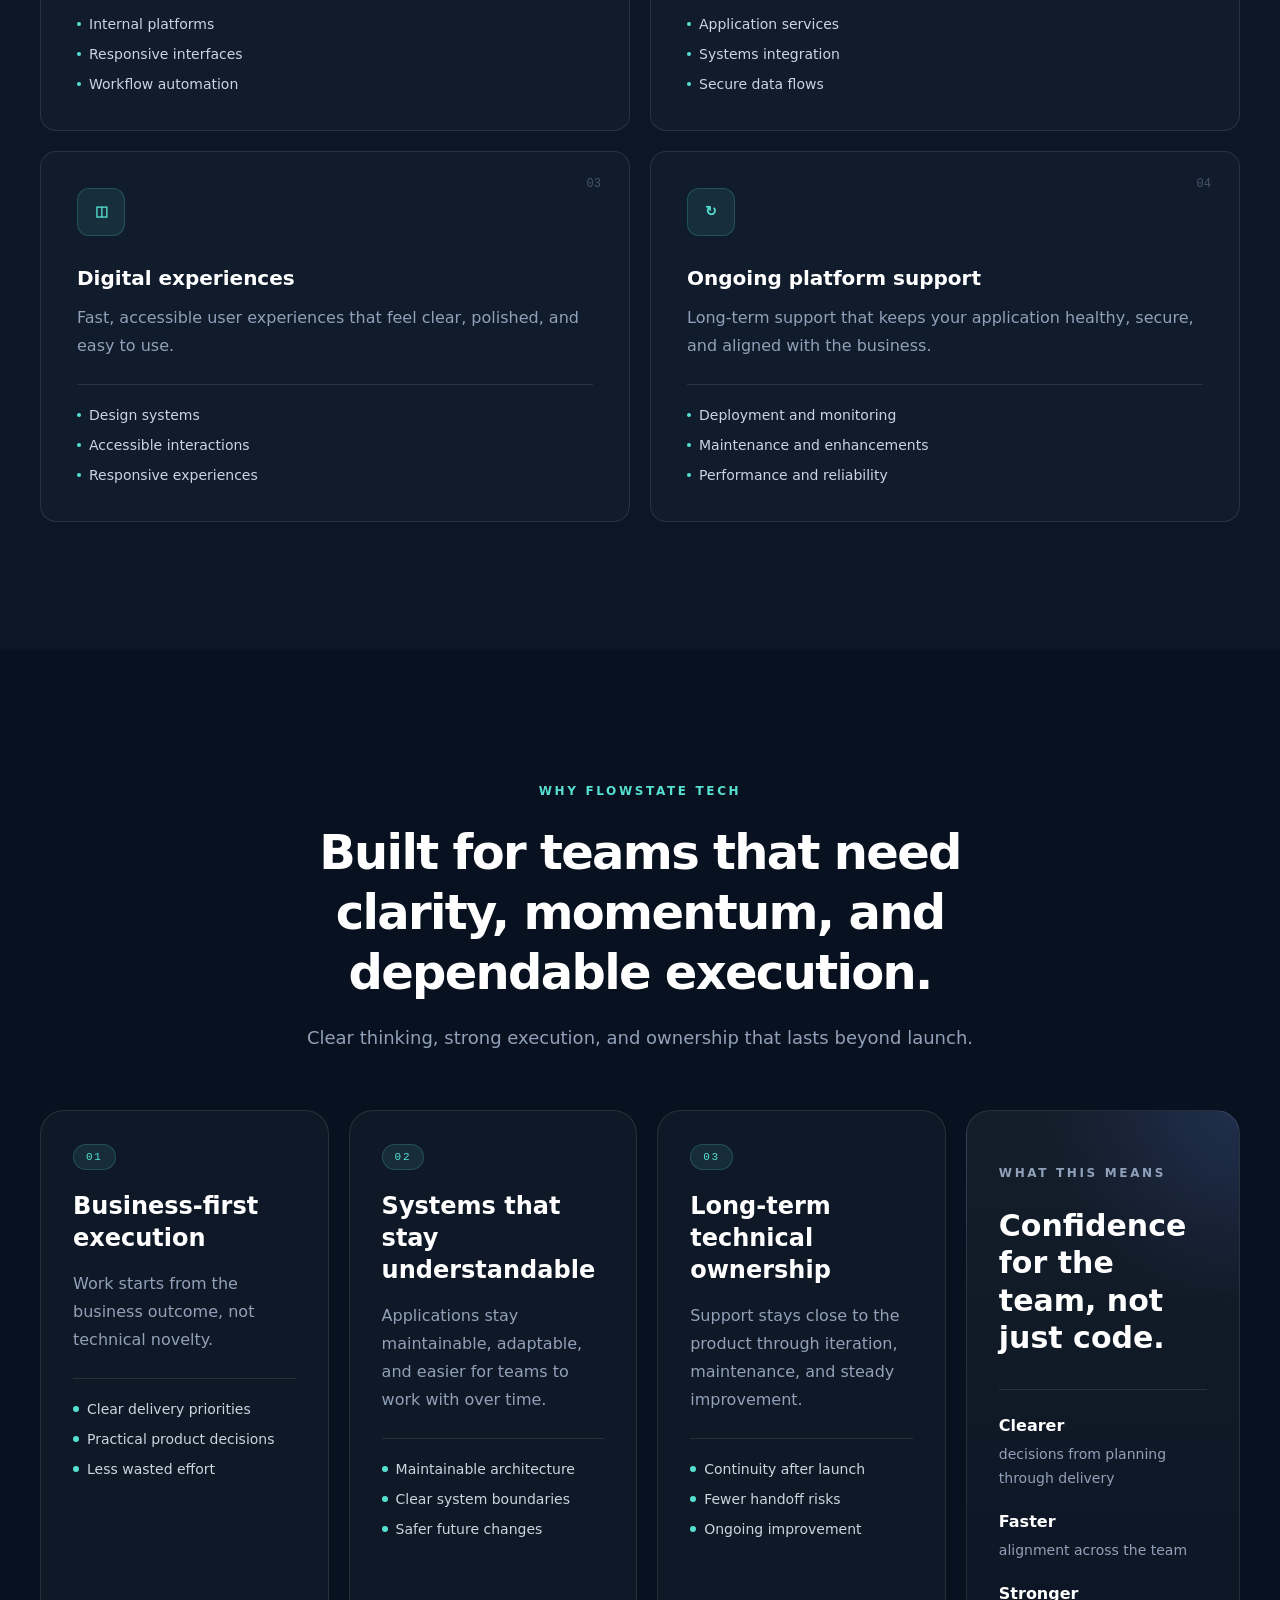
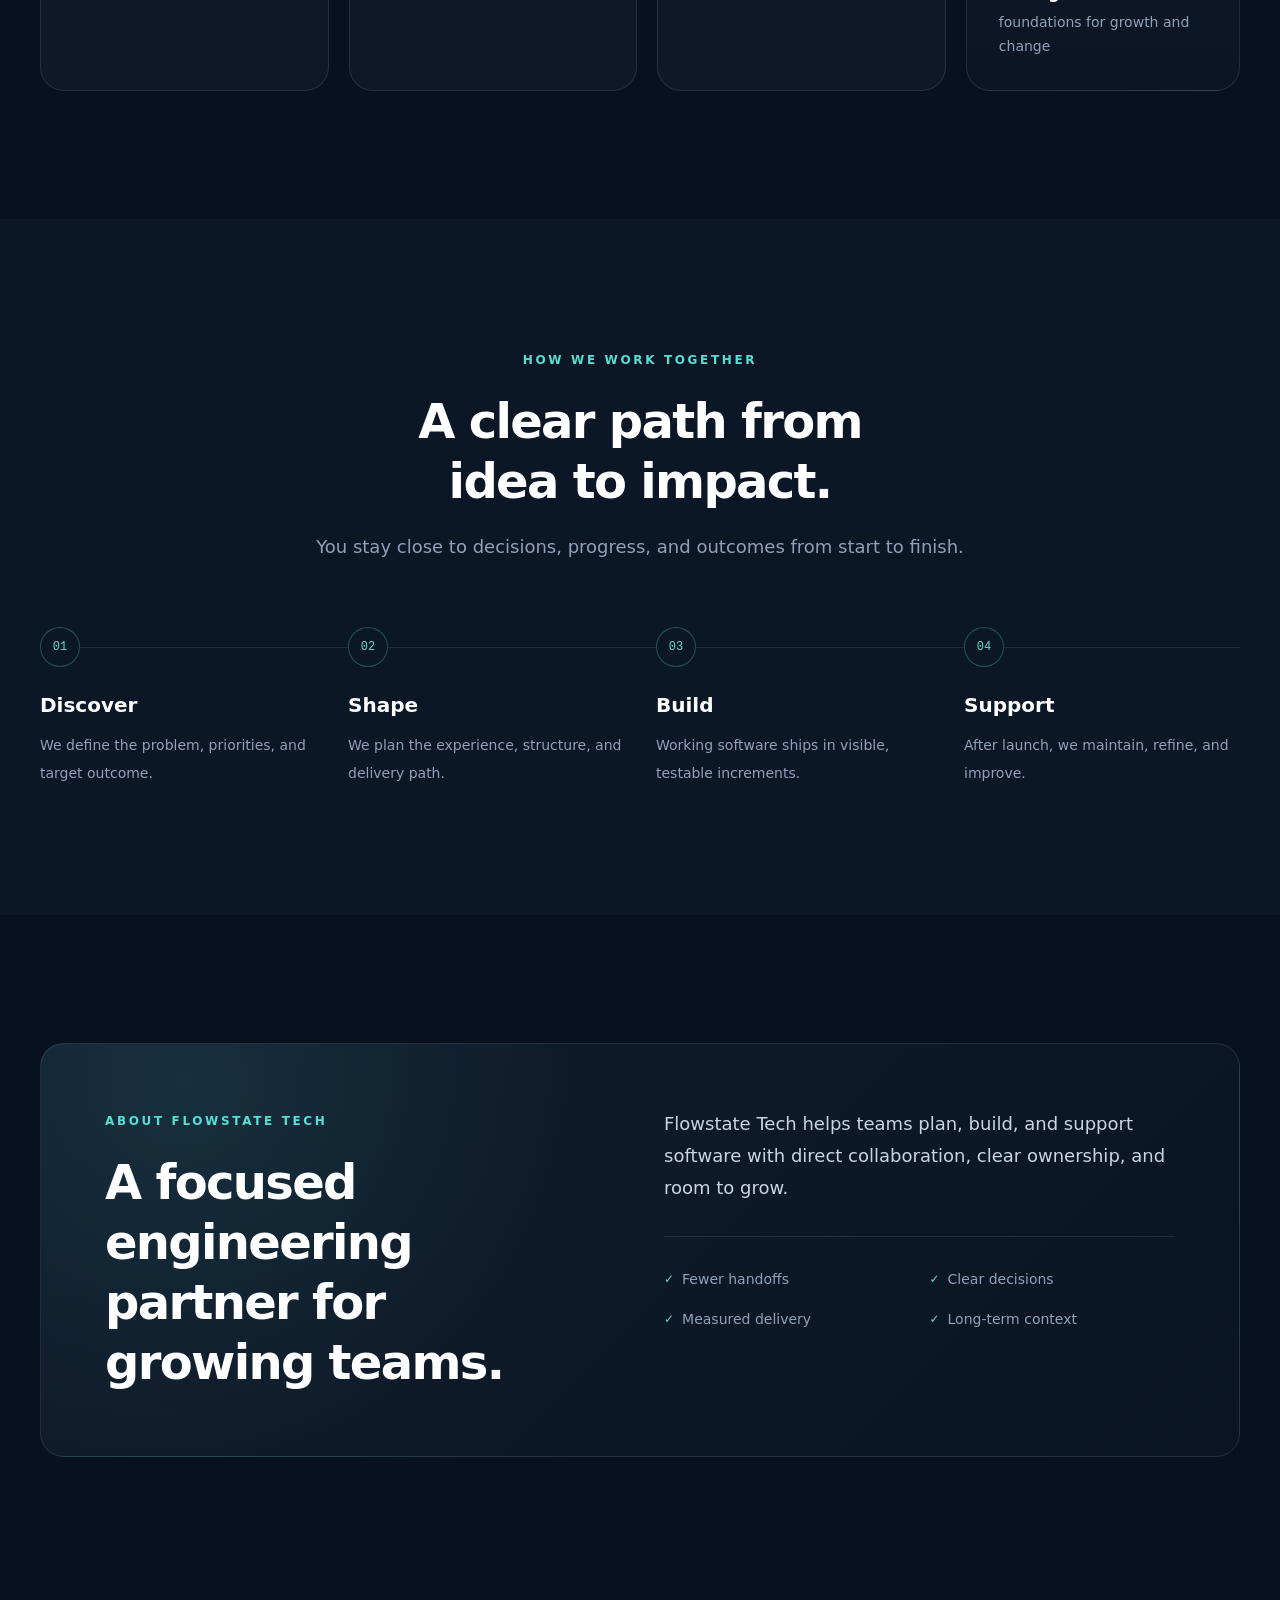
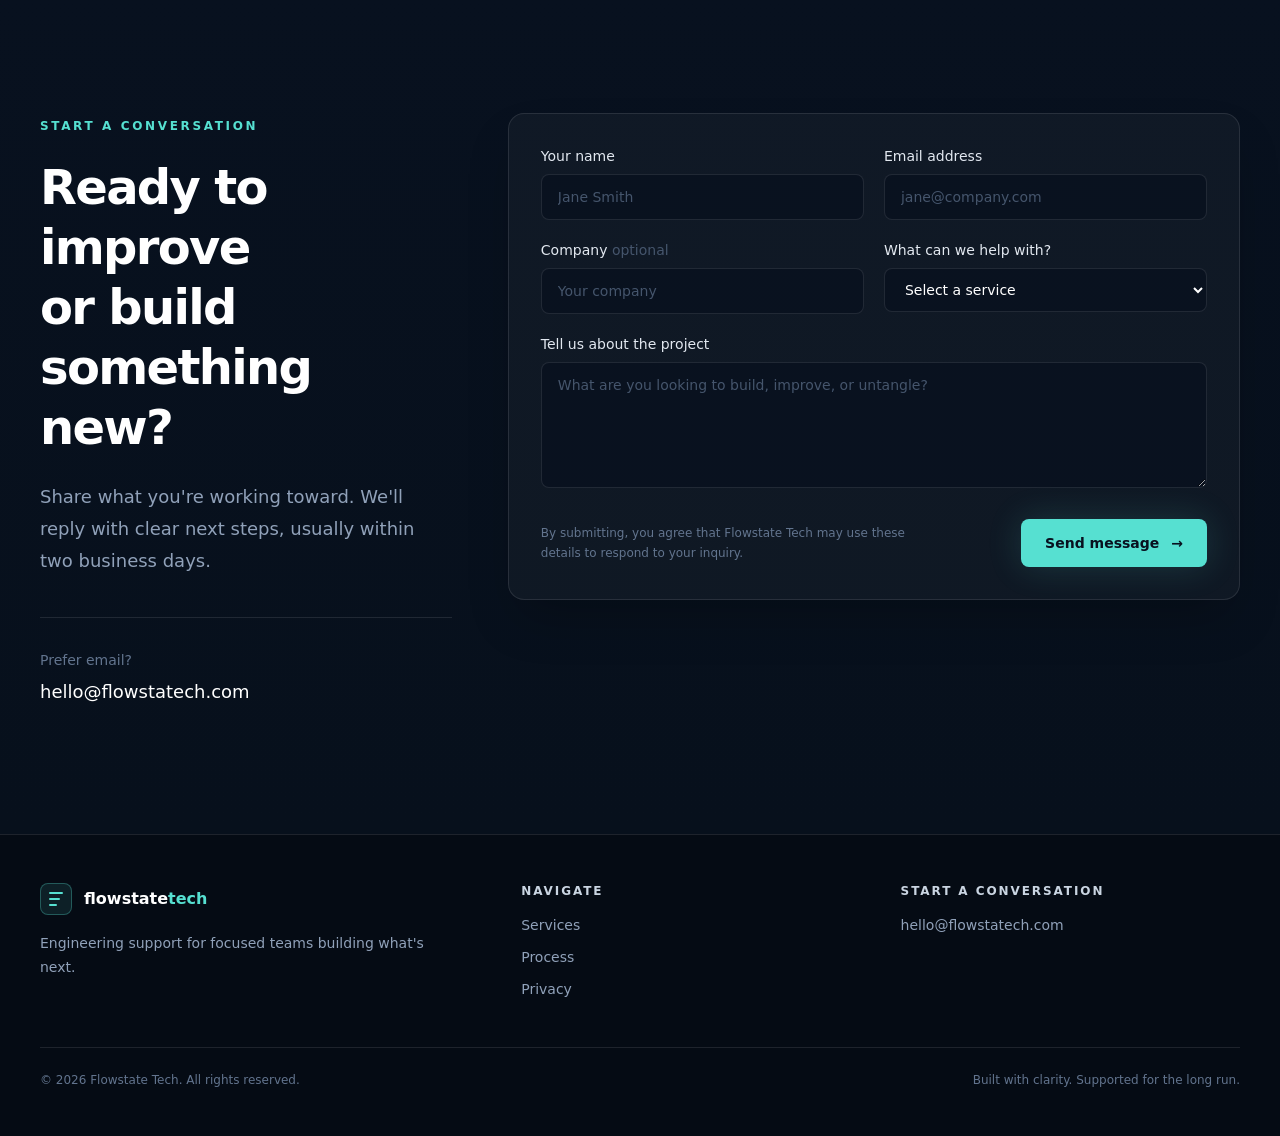
==== commit bb87e182: "next" ====
--- a/index.html
+++ b/index.html
@@ -1,448 +1,224 @@
 <!doctype html>
 <html lang="en" class="scroll-smooth">
-    <head>
-        <meta charset="utf-8">
-        <meta name="viewport" content="width=device-width, initial-scale=1">
-        <meta name="description" content="Flowstate Tech designs, builds, and supports web applications for growing teams.">
-        <meta name="theme-color" content="#08111f">
-        <meta property="og:title" content="Flowstate Tech | Web applications, engineered with intent">
-        <meta property="og:description" content="Custom software delivery, digital experiences, and long-term platform support for growing teams.">
-        <meta property="og:type" content="website">
-        <link rel="icon" href="favicon.svg" type="image/svg+xml">
-        <link rel="stylesheet" href="app.css">
-        <script src="app.js" defer></script>
-        <title>Flowstate Tech | Web applications, engineered with intent</title>
-    </head>
-    <body class="bg-ink text-slate-100 antialiased">
-        <a class="skip-link" href="#main-content">Skip to content</a>
-        <header class="site-header" data-header>
-            <div class="shell flex h-20 items-center justify-between">
-                <a href="index.html" class="group flex items-center gap-3" aria-label="Flowstate Tech home">
-                    <span class="brand-mark" aria-hidden="true">
-                        <span></span>
-                        <span></span>
-                        <span></span>
-                    </span>
-                    <span class="text-lg font-semibold tracking-tight text-white">
-                        flowstate<span class="text-cyan">tech</span>
-                    </span>
-                </a>
-                <nav class="hidden items-center gap-8 md:flex" aria-label="Primary navigation">
-                    <a class="nav-link" href="#services">Services</a>
-                    <a class="nav-link" href="#approach">Why us</a>
-                    <a class="nav-link" href="#process">Process</a>
-                    <a class="nav-link" href="#about">About</a>
-                    <a class="button button-small button-primary" href="#contact">Start the conversation</a>
-                </nav>
-                <button class="menu-button md:hidden" type="button" aria-expanded="false" aria-controls="mobile-menu" data-menu-toggle>
-                    <span class="sr-only">Open navigation</span>
-                    <svg width="24" height="24" viewBox="0 0 24 24" fill="none" aria-hidden="true">
-                        <path d="M4 7h16M4 12h16M4 17h16" stroke="currentColor" stroke-width="1.8" stroke-linecap="round"/>
-                    </svg>
-                </button>
-            </div>
-            <nav id="mobile-menu" class="mobile-menu shell md:hidden" aria-label="Mobile navigation" hidden data-mobile-menu>
-                <a href="#services">Services</a>
-                <a href="#approach">Why us</a>
-                <a href="#process">Process</a>
-                <a href="#about">About</a>
-                <a href="#contact">Start the conversation</a>
-            </nav>
-        </header>
-        <main id="main-content">
-            <section class="hero relative overflow-hidden pb-24 pt-20 sm:pb-32 sm:pt-28">
-                <div class="hero-grid" aria-hidden="true"></div>
-                <div class="hero-orb hero-orb-one" aria-hidden="true"></div>
-                <div class="hero-orb hero-orb-two" aria-hidden="true"></div>
-                <div class="shell relative z-10 grid items-center gap-16 lg:grid-cols-[1.08fr_.92fr]">
-                    <div data-reveal>
-                        <p class="eyebrow">
-                            <span class="status-dot"></span>
-                            Software engineering for growing teams
-                        </p>
-                        <h1 class="mt-7 max-w-4xl text-balance text-5xl font-semibold leading-[1.02] tracking-[-0.045em] text-white sm:text-6xl lg:text-7xl">
-                            Web applications,<br>
-                            <span class="gradient-text">engineered with intent.</span>
-                        </h1>
-                        <p class="mt-7 max-w-2xl text-lg leading-8 text-slate-300 sm:text-xl">Flowstate Tech designs, builds, and supports web applications that create value now and stay ready for what comes next.
+<head>
+  <meta charset="utf-8">
+  <meta name="viewport" content="width=device-width, initial-scale=1">
+  <meta name="description" content="Flowstate Tech designs, builds, and supports web applications for growing teams.">
+  <meta name="theme-color" content="#08111f">
+  <meta property="og:title" content="Flowstate Tech | Web applications, engineered with intent">
+  <meta property="og:description" content="Custom software delivery, digital experiences, and long-term platform support for growing teams.">
+  <meta property="og:type" content="website">
+  <meta property="og:url" content="https://flowstatech.com/">
+  <link rel="canonical" href="https://flowstatech.com/">
+  <link rel="icon" href="favicon.svg" type="image/svg+xml">
+  <link rel="stylesheet" href="app.css">
+  <script src="app.js" defer></script>
+  <title>Flowstate Tech | Web applications, engineered with intent</title>
+</head>
+<body class="bg-ink text-slate-100 antialiased">
+  <a class="skip-link" href="#main-content">Skip to content</a>
+  <header class="site-header" data-header>
+    <div class="shell flex h-20 items-center justify-between">
+      <a href="index.html" class="group flex items-center gap-3" aria-label="Flowstate Tech home">
+        <span class="brand-mark" aria-hidden="true"><span></span><span></span><span></span></span>
+        <span class="text-lg font-semibold tracking-tight text-white">flowstate<span class="text-cyan">tech</span></span>
+      </a>
+      <nav class="hidden items-center gap-8 md:flex" aria-label="Primary navigation">
+        <a class="nav-link" href="#services">Services</a>
+        <a class="nav-link" href="#approach">Why us</a>
+        <a class="nav-link" href="#process">Process</a>
+        <a class="nav-link" href="#about">About</a>
+        <a class="button button-small button-primary" href="#contact">Start the conversation</a>
+      </nav>
+      <button class="menu-button md:hidden" type="button" aria-expanded="false" aria-controls="mobile-menu" data-menu-toggle>
+        <span class="sr-only">Open navigation</span>
+        <svg width="24" height="24" viewBox="0 0 24 24" fill="none" aria-hidden="true">
+          <path d="M4 7h16M4 12h16M4 17h16" stroke="currentColor" stroke-width="1.8" stroke-linecap="round"/>
+        </svg>
+      </button>
+    </div>
+    <nav id="mobile-menu" class="mobile-menu shell md:hidden" aria-label="Mobile navigation" hidden data-mobile-menu>
+      <a href="#services">Services</a>
+      <a href="#approach">Why us</a>
+      <a href="#process">Process</a>
+      <a href="#about">About</a>
+      <a href="#contact">Start the conversation</a>
+    </nav>
+  </header>
+
+  <main id="main-content">
+    <section class="hero relative overflow-hidden pb-24 pt-20 sm:pb-32 sm:pt-28">
+      <div class="hero-grid" aria-hidden="true"></div>
+      <div class="hero-orb hero-orb-one" aria-hidden="true"></div>
+      <div class="hero-orb hero-orb-two" aria-hidden="true"></div>
+      <div class="shell relative z-10 grid items-center gap-16 lg:grid-cols-[1.08fr_.92fr]">
+        <div data-reveal>
+          <p class="eyebrow"><span class="status-dot"></span> Software engineering for growing teams</p>
+          <h1 class="mt-7 max-w-4xl text-balance text-5xl font-semibold leading-[1.02] tracking-[-0.045em] text-white sm:text-6xl lg:text-7xl">
+            Web applications,<br><span class="gradient-text">engineered with intent.</span>
+          </h1>
+          <p class="mt-7 max-w-2xl text-lg leading-8 text-slate-300 sm:text-xl">
+            Flowstate Tech designs, builds, and supports web applications that create value now and stay ready for what comes next.
           </p>
-                        <div class="mt-10 flex flex-col gap-4 sm:flex-row">
-                            <a class="button button-primary" href="#contact">
-                                Start the conversation <span aria-hidden="true">&rarr;</span>
-                            </a>
-                            <a class="button button-secondary" href="#services">See how we help</a>
-                        </div>
-                        <div class="mt-12 flex flex-wrap gap-x-8 gap-y-3 text-sm text-slate-400">
-                            <span class="check-item">Direct collaboration</span>
-                            <span class="check-item">Practical architecture</span>
-                            <span class="check-item">Ongoing ownership</span>
-                        </div>
-                    </div>
-                    <div class="relative mx-auto w-full max-w-xl" data-reveal data-hero-visual>
-                        <div class="code-window" data-evolve-panel>
-                            <div class="code-toolbar">
-                                <div class="flex gap-2" aria-hidden="true">
-                                    <span></span>
-                                    <span></span>
-                                    <span></span>
-                                </div>
-                                <span data-code-file data-code-toolbar>delivery-plan</span>
-                                <span class="code-status" data-code-status data-code-toolbar>&bull;active</span>
-                            </div>
-                            <div class="code-content" aria-label="An illustration of a delivery workflow">
-                                <div data-code-line>
-                                    <span class="code-purple">project</span>
-                                    = {
-                                </div>
-                                <div class="pl-5" data-code-line>
-                                    <span class="code-blue">goal</span>
-                                    : <span class="code-green" data-code-goal>"solve the right problem"</span>
-                                    ,
-                                </div>
-                                <div class="pl-5" data-code-line>
-                                    <span class="code-blue">pace</span>
-                                    : <span class="code-green" data-code-pace>"measured delivery"</span>
-                                    ,
-                                </div>
-                                <div class="pl-5" data-code-line>
-                                    <span class="code-blue">support</span>
-                                    : <span class="code-green" data-code-support>"long-term"</span>
-                                    ,
-                                </div>
-                                <div data-code-line>}</div>
-                                <div class="h-4" aria-hidden="true"></div>
-                                <div data-code-line>
-                                    <span class="code-cyan" data-code-step-one>review</span>
-                                    (project)
-                                </div>
-                                <div data-code-line>
-                                    <span class="code-cyan" data-code-step-two>build</span>
-                                    (project)
-                                </div>
-                                <div data-code-line>
-                                    <span class="code-cyan" data-code-step-three>improve</span>
-                                    (project)
-                                </div>
-                                <div class="h-4" aria-hidden="true"></div>
-                                <div data-code-line>
-                                    <span class="code-purple">status</span>
-                                    = <span class="code-green" data-code-result>"moving forward"</span>
-                                </div>
-                            </div>
-                            <div class="code-footer">
-                                <span>
-                                    <i></i>
-                                    <span data-code-footer-left>Delivery aligned</span>
-                                </span>
-                                <span data-code-footer-right>Built to evolve</span>
-                            </div>
-                        </div>
-                        <div class="hero-card-link" aria-hidden="true">
-                            <span class="hero-card-signal"></span>
-                        </div>
-                        <button class="floating-card floating-card-top floating-card-button" type="button" data-uptime-trigger aria-pressed="false" aria-label="Preview the uptime and reliability mode">
-                            <span class="pulse-ring"></span>
-                            <div>
-                                <strong>99.9%</strong>
-                                <small>uptime target</small>
-                            </div>
-                        </button>
-                        <button class="floating-card floating-card-bottom floating-card-button" type="button" data-evolve-trigger aria-pressed="false" aria-label="Preview how the product evolves over time">
-                            <span class="metric-icon">&#8599;</span>
-                            <div>
-                                <strong>Built to evolve</strong>
-                                <small>without the rewrite</small>
-                            </div>
-                        </button>
-                    </div>
-                </div>
-            </section>
-            <section class="metrics-band">
-                <div class="shell">
-                    <div class="metrics-grid">
-                        <article class="metric-card" data-reveal>
-                            <strong>Focused delivery</strong>
-                            <span>Work shaped around business priorities.</span>
-                        </article>
-                        <article class="metric-card" data-reveal>
-                            <strong>Long-term support</strong>
-                            <span>Built with continuity and change in mind.</span>
-                        </article>
-                        <article class="metric-card" data-reveal>
-                            <strong>Clear collaboration</strong>
-                            <span>Direct communication keeps decisions moving.</span>
-                        </article>
-                        <article class="metric-card" data-reveal>
-                            <strong>Growth-ready systems</strong>
-                            <span>Systems designed to keep up as teams evolve.</span>
-                        </article>
-                    </div>
-                </div>
-            </section>
-            <section id="services" class="section bg-surface">
-                <div class="shell">
-                    <div class="section-heading" data-reveal>
-                        <p class="eyebrow">What we build</p>
-                        <h2>Software delivery that helps your business move faster.</h2>
-                        <p>Practical product and engineering support without unnecessary overhead.</p>
-                    </div>
-                    <div class="mt-14 grid gap-5 md:grid-cols-2">
-                        <article class="service-card" data-reveal>
-                            <span class="service-number">01</span>
-                            <div class="service-icon">&#8984;</div>
-                            <h3>Custom business applications</h3>
-                            <p>Internal tools, portals, dashboards, and workflows shaped around how your team actually works.</p>
-                            <ul>
-                                <li>Internal platforms</li>
-                                <li>Responsive interfaces</li>
-                                <li>Workflow automation</li>
-                            </ul>
-                        </article>
-                        <article class="service-card" data-reveal>
-                            <span class="service-number">02</span>
-                            <div class="service-icon">{ }</div>
-                            <h3>Connected systems &amp;workflows</h3>
-                            <p>Reliable service layers that connect data, business rules, and the systems your team depends on.</p>
-                            <ul>
-                                <li>Application services</li>
-                                <li>Systems integration</li>
-                                <li>Secure data flows</li>
-                            </ul>
-                        </article>
-                        <article class="service-card" data-reveal>
-                            <span class="service-number">03</span>
-                            <div class="service-icon">&#9707;</div>
-                            <h3>Digital experiences</h3>
-                            <p>Fast, accessible user experiences that feel clear, polished, and easy to use.</p>
-                            <ul>
-                                <li>Design systems</li>
-                                <li>Accessible interactions</li>
-                                <li>Responsive experiences</li>
-                            </ul>
-                        </article>
-                        <article class="service-card" data-reveal>
-                            <span class="service-number">04</span>
-                            <div class="service-icon">&#8635;</div>
-                            <h3>Ongoing platform support</h3>
-                            <p>Long-term support that keeps your application healthy, secure, and aligned with the business.</p>
-                            <ul>
-                                <li>Deployment and monitoring</li>
-                                <li>Maintenance and enhancements</li>
-                                <li>Performance and reliability</li>
-                            </ul>
-                        </article>
-                    </div>
-                </div>
-            </section>
-            <section id="approach" class="section overflow-hidden">
-                <div class="shell">
-                    <div class="section-heading" data-reveal>
-                        <p class="eyebrow">Why Flowstate Tech</p>
-                        <h2>Built for teams that need clarity, momentum, and dependable execution.</h2>
-                        <p>Clear thinking, strong execution, and ownership that lasts beyond launch.</p>
-                    </div>
-                    <div class="why-grid mt-14">
-                        <article class="why-card why-card-feature" data-reveal>
-                            <span class="why-label">01</span>
-                            <h3>Business-first execution</h3>
-                            <p>Work starts from the business outcome, not technical novelty.</p>
-                            <ul>
-                                <li>Clear delivery priorities</li>
-                                <li>Practical product decisions</li>
-                                <li>Less wasted effort</li>
-                            </ul>
-                        </article>
-                        <article class="why-card why-card-feature" data-reveal>
-                            <span class="why-label">02</span>
-                            <h3>Systems that stay understandable</h3>
-                            <p>Applications stay maintainable, adaptable, and easier for teams to work with over time.</p>
-                            <ul>
-                                <li>Maintainable architecture</li>
-                                <li>Clear system boundaries</li>
-                                <li>Safer future changes</li>
-                            </ul>
-                        </article>
-                        <article class="why-card why-card-feature" data-reveal>
-                            <span class="why-label">03</span>
-                            <h3>Long-term technical ownership</h3>
-                            <p>Support stays close to the product through iteration, maintenance, and steady improvement.</p>
-                            <ul>
-                                <li>Continuity after launch</li>
-                                <li>Fewer handoff risks</li>
-                                <li>Ongoing improvement</li>
-                            </ul>
-                        </article>
-                        <aside class="why-card why-card-summary" data-reveal>
-                            <p class="eyebrow">What this means</p>
-                            <h3>Confidence for the team, not just code.</h3>
-                            <div class="why-metrics">
-                                <div>
-                                    <strong>Clearer</strong>
-                                    <span>decisions from planning through delivery</span>
-                                </div>
-                                <div>
-                                    <strong>Faster</strong>
-                                    <span>alignment across the team</span>
-                                </div>
-                                <div>
-                                    <strong>Stronger</strong>
-                                    <span>foundations for growth and change</span>
-                                </div>
-                            </div>
-                        </aside>
-                    </div>
-                </div>
-            </section>
-            <section id="process" class="section bg-surface">
-                <div class="shell">
-                    <div class="section-heading" data-reveal>
-                        <p class="eyebrow">How we work together</p>
-                        <h2>A clear path from idea to impact.</h2>
-                        <p>You stay close to decisions, progress, and outcomes from start to finish.</p>
-                    </div>
-                    <ol class="process-grid mt-16">
-                        <li data-reveal>
-                            <span>01</span>
-                            <h3>Discover</h3>
-                            <p>We define the problem, priorities, and target outcome.</p>
-                        </li>
-                        <li data-reveal>
-                            <span>02</span>
-                            <h3>Shape</h3>
-                            <p>We plan the experience, structure, and delivery path.</p>
-                        </li>
-                        <li data-reveal>
-                            <span>03</span>
-                            <h3>Build</h3>
-                            <p>Working software ships in visible, testable increments.</p>
-                        </li>
-                        <li data-reveal>
-                            <span>04</span>
-                            <h3>Support</h3>
-                            <p>After launch, we maintain, refine, and improve.</p>
-                        </li>
-                    </ol>
-                </div>
-            </section>
-            <section id="about" class="section">
-                <div class="shell">
-                    <div class="about-card" data-reveal>
-                        <div>
-                            <p class="eyebrow">About Flowstate Tech</p>
-                            <h2 class="section-title">A focused engineering partner for growing teams.</h2>
-                        </div>
-                        <div class="text-lg leading-8 text-slate-300">
-                            <p>Flowstate Tech helps teams plan, build, and support software with direct collaboration, clear ownership, and room to grow.</p>
-                            <div class="mt-8 grid grid-cols-2 gap-5 border-t border-white/10 pt-8 text-sm text-slate-400">
-                                <span class="check-item">Fewer handoffs</span>
-                                <span class="check-item">Clear decisions</span>
-                                <span class="check-item">Measured delivery</span>
-                                <span class="check-item">Long-term context</span>
-                            </div>
-                        </div>
-                    </div>
-                </div>
-            </section>
-            <section id="contact" class="section contact-section">
-                <div class="shell grid gap-14 lg:grid-cols-[.72fr_1.28fr]">
-                    <div data-reveal>
-                        <p class="eyebrow">Start a conversation</p>
-                        <h2 class="section-title">Ready to improve or build something new?</h2>
-                        <p class="mt-6 text-lg leading-8 text-slate-400">Share what you're working toward. We’ll reply with clear next steps, usually within two business days.</p>
-                        <div class="mt-10 border-t border-white/10 pt-8">
-                            <p class="text-sm text-slate-500">Prefer email?</p>
-                            <a class="mt-2 inline-block text-lg font-medium text-white hover:text-cyan" href="mailto:hello@flowstatech.com">hello@flowstatech.com</a>
-                        </div>
-                    </div>
-                    <div data-reveal>
-                        <form class="contact-form" data-contact-form data-contact-email="hello@flowstatech.com" novalidate>
-                            <div class="form-grid">
-                                <div class="form-field">
-                                    <label for="name">Your name</label>
-                                    <input id="name" name="name" type="text" autocomplete="name" minlength="2" maxlength="100" required placeholder="Jane Smith">
-                                </div>
-                                <div class="form-field">
-                                    <label for="email">Email address</label>
-                                    <input id="email" name="email" type="email" autocomplete="email" maxlength="320" required placeholder="jane@company.com">
-                                </div>
-                                <div class="form-field">
-                                    <label for="company">
-                                        Company <span>optional</span>
-                                    </label>
-                                    <input id="company" name="company" type="text" autocomplete="organization" maxlength="120" placeholder="Your company">
-                                </div>
-                                <div class="form-field">
-                                    <label for="service">What can we help with?</label>
-                                    <select id="service" name="service" required>
-                                        <option value="">Select a service</option>
-                                        <option>Business application development</option>
-                                        <option>Systems and workflow integration</option>
-                                        <option>Digital experience design</option>
-                                        <option>Ongoing platform support</option>
-                                        <option>Not sure yet</option>
-                                    </select>
-                                </div>
-                            </div>
-                            <div class="form-field mt-5">
-                                <label for="message">Tell us about the project</label>
-                                <textarea id="message" name="message" minlength="20" maxlength="3000" required rows="5" placeholder="What are you looking to build, improve, or untangle?"></textarea>
-                            </div>
-                            <div class="honeypot" aria-hidden="true">
-                                <label for="website">Website</label>
-                                <input id="website" name="website" type="text" tabindex="-1" autocomplete="off">
-                            </div>
-                            <div class="mt-6 flex flex-col gap-4 sm:flex-row sm:items-center sm:justify-between">
-                                <p class="max-w-sm text-xs leading-5 text-slate-500">By submitting, you agree that Flowstate Tech may use these details to respond to your inquiry.</p>
-                                <button class="button button-primary shrink-0" type="submit">
-                                    Send message <span aria-hidden="true">&rarr;</span>
-                                </button>
-                            </div>
-                            <div class="form-status" role="status" aria-live="polite" data-form-status></div>
-                            <noscript>
-                                <p class="mt-4 text-sm text-slate-400">JavaScript is required for the form shortcut. You can email hello@flowstatech.com directly.</p>
-                            </noscript>
-                        </form>
-                    </div>
-                </div>
-            </section>
-        </main>
-        <footer class="border-t border-white/10 bg-deep">
-            <div class="shell py-12">
-                <div class="grid gap-10 md:grid-cols-[1.3fr_1fr_1fr]">
-                    <div>
-                        <a href="index.html" class="flex items-center gap-3" aria-label="Flowstate Tech home">
-                            <span class="brand-mark brand-mark-small" aria-hidden="true">
-                                <span></span>
-                                <span></span>
-                                <span></span>
-                            </span>
-                            <span class="font-semibold text-white">
-                                flowstate<span class="text-cyan">tech</span>
-                            </span>
-                        </a>
-                        <p class="mt-4 max-w-sm text-sm leading-6 text-slate-400">Engineering support for focused teams building what’s next.</p>
-                    </div>
-                    <div>
-                        <p class="footer-heading">Navigate</p>
-                        <div class="mt-4 flex flex-col gap-3 text-sm text-slate-400">
-                            <a class="footer-link" href="#services">Services</a>
-                            <a class="footer-link" href="#process">Process</a>
-                            <a class="footer-link" href="privacy.html">Privacy</a>
-                        </div>
-                    </div>
-                    <div>
-                        <p class="footer-heading">Start a conversation</p>
-                        <a class="footer-link mt-4 inline-block text-sm" href="mailto:hello@flowstatech.com">hello@flowstatech.com</a>
-                    </div>
-                </div>
-                <div class="mt-12 flex flex-col gap-2 border-t border-white/10 pt-6 text-xs text-slate-500 sm:flex-row sm:items-center sm:justify-between">
-                    <p>
-                        &copy;<span data-current-year></span>
-                        Flowstate Tech. All rights reserved.
-                    </p>
-                    <p>Built with clarity. Supported for the long run.</p>
-                </div>
-            </div>
-        </footer>
-    </body>
-</html>
+          <div class="mt-10 flex flex-col gap-4 sm:flex-row">
+            <a class="button button-primary" href="#contact">Start the conversation <span aria-hidden="true">&rarr;</span></a>
+            <a class="button button-secondary" href="#services">See how we help</a>
+          </div>
+          <div class="mt-12 flex flex-wrap gap-x-8 gap-y-3 text-sm text-slate-400">
+            <span class="check-item">Direct collaboration</span>
+            <span class="check-item">Practical architecture</span>
+            <span class="check-item">Ongoing ownership</span>
+          </div>
+        </div>
+
+        <div class="relative mx-auto w-full max-w-xl" data-reveal data-hero-visual>
+          <div class="code-window" data-evolve-panel>
+            <div class="code-toolbar">
+              <div class="flex gap-2" aria-hidden="true"><span></span><span></span><span></span></div>
+              <span data-code-file data-code-toolbar>delivery-plan</span>
+              <span class="code-status" data-code-status data-code-toolbar>&bull; active</span>
+            </div>
+            <div class="code-content" aria-label="An illustration of a delivery workflow">
+              <div data-code-line><span class="code-purple">project</span> = {</div>
+              <div class="pl-5" data-code-line><span class="code-blue">goal</span>: <span class="code-green" data-code-goal>"solve the right problem"</span>,</div>
+              <div class="pl-5" data-code-line><span class="code-blue">pace</span>: <span class="code-green" data-code-pace>"measured delivery"</span>,</div>
+              <div class="pl-5" data-code-line><span class="code-blue">support</span>: <span class="code-green" data-code-support>"long-term"</span>,</div>
+              <div data-code-line>}</div>
+              <div class="h-4" aria-hidden="true"></div>
+              <div data-code-line><span class="code-cyan" data-code-step-one>review</span>(project)</div>
+              <div data-code-line><span class="code-cyan" data-code-step-two>build</span>(project)</div>
+              <div data-code-line><span class="code-cyan" data-code-step-three>improve</span>(project)</div>
+              <div class="h-4" aria-hidden="true"></div>
+              <div data-code-line><span class="code-purple">status</span> = <span class="code-green" data-code-result>"moving forward"</span></div>
+            </div>
+            <div class="code-footer">
+              <span><i></i> <span data-code-footer-left>Delivery aligned</span></span><span data-code-footer-right>Built to evolve</span>
+            </div>
+          </div>
+          <div class="hero-card-link" aria-hidden="true"><span class="hero-card-signal"></span></div>
+          <button class="floating-card floating-card-top floating-card-button" type="button" data-uptime-trigger aria-pressed="false" aria-label="Preview the uptime and reliability mode">
+            <span class="pulse-ring"></span><div><strong>99.9%</strong><small>uptime target</small></div>
+          </button>
+          <button class="floating-card floating-card-bottom floating-card-button" type="button" data-evolve-trigger aria-pressed="false" aria-label="Preview how the product evolves over time">
+            <span class="metric-icon">&#8599;</span><div><strong>Built to evolve</strong><small>without the rewrite</small></div>
+          </button>
+        </div>
+      </div>
+    </section>
+
+    <section class="metrics-band">
+      <div class="shell">
+        <div class="metrics-grid">
+          <article class="metric-card" data-reveal><strong>Focused delivery</strong><span>Work shaped around business priorities.</span></article>
+          <article class="metric-card" data-reveal><strong>Long-term support</strong><span>Built with continuity and change in mind.</span></article>
+          <article class="metric-card" data-reveal><strong>Clear collaboration</strong><span>Direct communication keeps decisions moving.</span></article>
+          <article class="metric-card" data-reveal><strong>Growth-ready systems</strong><span>Systems designed to keep up as teams evolve.</span></article>
+        </div>
+      </div>
+    </section>
+
+    <section id="services" class="section bg-surface">
+      <div class="shell">
+        <div class="section-heading" data-reveal>
+          <p class="eyebrow">What we build</p>
+          <h2>Software delivery that helps your business move faster.</h2>
+          <p>Practical product and engineering support without unnecessary overhead.</p>
+        </div>
+        <div class="mt-14 grid gap-5 md:grid-cols-2">
+          <article class="service-card" data-reveal><span class="service-number">01</span><div class="service-icon">&#8984;</div><h3>Custom business applications</h3><p>Internal tools, portals, dashboards, and workflows shaped around how your team actually works.</p><ul><li>Internal platforms</li><li>Responsive interfaces</li><li>Workflow automation</li></ul></article>
+          <article class="service-card" data-reveal><span class="service-number">02</span><div class="service-icon">{ }</div><h3>Connected systems &amp; workflows</h3><p>Reliable service layers that connect data, business rules, and the systems your team depends on.</p><ul><li>Application services</li><li>Systems integration</li><li>Secure data flows</li></ul></article>
+          <article class="service-card" data-reveal><span class="service-number">03</span><div class="service-icon">&#9707;</div><h3>Digital experiences</h3><p>Fast, accessible user experiences that feel clear, polished, and easy to use.</p><ul><li>Design systems</li><li>Accessible interactions</li><li>Responsive experiences</li></ul></article>
+          <article class="service-card" data-reveal><span class="service-number">04</span><div class="service-icon">&#8635;</div><h3>Ongoing platform support</h3><p>Long-term support that keeps your application healthy, secure, and aligned with the business.</p><ul><li>Deployment and monitoring</li><li>Maintenance and enhancements</li><li>Performance and reliability</li></ul></article>
+        </div>
+      </div>
+    </section>
+
+    <section id="approach" class="section overflow-hidden">
+      <div class="shell">
+        <div class="section-heading" data-reveal>
+          <p class="eyebrow">Why Flowstate Tech</p>
+          <h2>Built for teams that need clarity, momentum, and dependable execution.</h2>
+          <p>Clear thinking, strong execution, and ownership that lasts beyond launch.</p>
+        </div>
+        <div class="why-grid mt-14">
+          <article class="why-card why-card-feature" data-reveal><span class="why-label">01</span><h3>Business-first execution</h3><p>Work starts from the business outcome, not technical novelty.</p><ul><li>Clear delivery priorities</li><li>Practical product decisions</li><li>Less wasted effort</li></ul></article>
+          <article class="why-card why-card-feature" data-reveal><span class="why-label">02</span><h3>Systems that stay understandable</h3><p>Applications stay maintainable, adaptable, and easier for teams to work with over time.</p><ul><li>Maintainable architecture</li><li>Clear system boundaries</li><li>Safer future changes</li></ul></article>
+          <article class="why-card why-card-feature" data-reveal><span class="why-label">03</span><h3>Long-term technical ownership</h3><p>Support stays close to the product through iteration, maintenance, and steady improvement.</p><ul><li>Continuity after launch</li><li>Fewer handoff risks</li><li>Ongoing improvement</li></ul></article>
+          <aside class="why-card why-card-summary" data-reveal><p class="eyebrow">What this means</p><h3>Confidence for the team, not just code.</h3><div class="why-metrics"><div><strong>Clearer</strong><span>decisions from planning through delivery</span></div><div><strong>Faster</strong><span>alignment across the team</span></div><div><strong>Stronger</strong><span>foundations for growth and change</span></div></div></aside>
+        </div>
+      </div>
+    </section>
+
+    <section id="process" class="section bg-surface">
+      <div class="shell">
+        <div class="section-heading" data-reveal>
+          <p class="eyebrow">How we work together</p>
+          <h2>A clear path from idea to impact.</h2>
+          <p>You stay close to decisions, progress, and outcomes from start to finish.</p>
+        </div>
+        <ol class="process-grid mt-16">
+          <li data-reveal><span>01</span><h3>Discover</h3><p>We define the problem, priorities, and target outcome.</p></li>
+          <li data-reveal><span>02</span><h3>Shape</h3><p>We plan the experience, structure, and delivery path.</p></li>
+          <li data-reveal><span>03</span><h3>Build</h3><p>Working software ships in visible, testable increments.</p></li>
+          <li data-reveal><span>04</span><h3>Support</h3><p>After launch, we maintain, refine, and improve.</p></li>
+        </ol>
+      </div>
+    </section>
+
+    <section id="about" class="section">
+      <div class="shell">
+        <div class="about-card" data-reveal>
+          <div><p class="eyebrow">About Flowstate Tech</p><h2 class="section-title">A focused engineering partner for growing teams.</h2></div>
+          <div class="text-lg leading-8 text-slate-300"><p>Flowstate Tech helps teams plan, build, and support software with direct collaboration, clear ownership, and room to grow.</p><div class="mt-8 grid grid-cols-2 gap-5 border-t border-white/10 pt-8 text-sm text-slate-400"><span class="check-item">Fewer handoffs</span><span class="check-item">Clear decisions</span><span class="check-item">Measured delivery</span><span class="check-item">Long-term context</span></div></div>
+        </div>
+      </div>
+    </section>
+
+    <section id="contact" class="section contact-section">
+      <div class="shell grid gap-14 lg:grid-cols-[.72fr_1.28fr]">
+        <div data-reveal>
+          <p class="eyebrow">Start a conversation</p>
+          <h2 class="section-title">Ready to improve or build something new?</h2>
+          <p class="mt-6 text-lg leading-8 text-slate-400">Share what you're working toward. We'll reply with clear next steps, usually within two business days.</p>
+          <div class="mt-10 border-t border-white/10 pt-8">
+            <p class="text-sm text-slate-500">Prefer email?</p>
+            <a class="mt-2 inline-block text-lg font-medium text-white hover:text-cyan" href="mailto:hello@flowstatech.com">hello@flowstatech.com</a>
+          </div>
+        </div>
+        <div data-reveal>
+          <form class="contact-form" data-contact-form data-contact-email="hello@flowstatech.com" novalidate>
+            <div class="form-grid">
+              <div class="form-field"><label for="name">Your name</label><input id="name" name="name" type="text" autocomplete="name" minlength="2" maxlength="100" required placeholder="Jane Smith"></div>
+              <div class="form-field"><label for="email">Email address</label><input id="email" name="email" type="email" autocomplete="email" maxlength="320" required placeholder="jane@company.com"></div>
+              <div class="form-field"><label for="company">Company <span>optional</span></label><input id="company" name="company" type="text" autocomplete="organization" maxlength="120" placeholder="Your company"></div>
+              <div class="form-field"><label for="service">What can we help with?</label><select id="service" name="service" required><option value="">Select a service</option><option>Business application development</option><option>Systems and workflow integration</option><option>Digital experience design</option><option>Ongoing platform support</option><option>Not sure yet</option></select></div>
+            </div>
+            <div class="form-field mt-5"><label for="message">Tell us about the project</label><textarea id="message" name="message" minlength="20" maxlength="3000" required rows="5" placeholder="What are you looking to build, improve, or untangle?"></textarea></div>
+            <div class="honeypot" aria-hidden="true"><label for="website">Website</label><input id="website" name="website" type="text" tabindex="-1" autocomplete="off"></div>
+            <div class="mt-6 flex flex-col gap-4 sm:flex-row sm:items-center sm:justify-between">
+              <p class="max-w-sm text-xs leading-5 text-slate-500">By submitting, you agree that Flowstate Tech may use these details to respond to your inquiry.</p>
+              <button class="button button-primary shrink-0" type="submit">Send message <span aria-hidden="true">&rarr;</span></button>
+            </div>
+            <div class="form-status" role="status" aria-live="polite" data-form-status></div>
+            <noscript><p class="mt-4 text-sm text-slate-400">JavaScript is required for the form shortcut. You can email hello@flowstatech.com directly.</p></noscript>
+          </form>
+        </div>
+      </div>
+    </section>
+  </main>
+
+  <footer class="border-t border-white/10 bg-deep">
+    <div class="shell py-12">
+      <div class="grid gap-10 md:grid-cols-[1.3fr_1fr_1fr]">
+        <div><a href="index.html" class="flex items-center gap-3" aria-label="Flowstate Tech home"><span class="brand-mark brand-mark-small" aria-hidden="true"><span></span><span></span><span></span></span><span class="font-semibold text-white">flowstate<span class="text-cyan">tech</span></span></a><p class="mt-4 max-w-sm text-sm leading-6 text-slate-400">Engineering support for focused teams building what's next.</p></div>
+        <div><p class="footer-heading">Navigate</p><div class="mt-4 flex flex-col gap-3 text-sm text-slate-400"><a class="footer-link" href="#services">Services</a><a class="footer-link" href="#process">Process</a><a class="footer-link" href="privacy.html">Privacy</a></div></div>
+        <div><p class="footer-heading">Start a conversation</p><a class="footer-link mt-4 inline-block text-sm" href="mailto:hello@flowstatech.com">hello@flowstatech.com</a></div>
+      </div>
+      <div class="mt-12 flex flex-col gap-2 border-t border-white/10 pt-6 text-xs text-slate-500 sm:flex-row sm:items-center sm:justify-between">
+        <p>&copy; <span data-current-year></span> Flowstate Tech. All rights reserved.</p>
+        <p>Built with clarity. Supported for the long run.</p>
+      </div>
+    </div>
+  </footer>
+</body>
+</html>
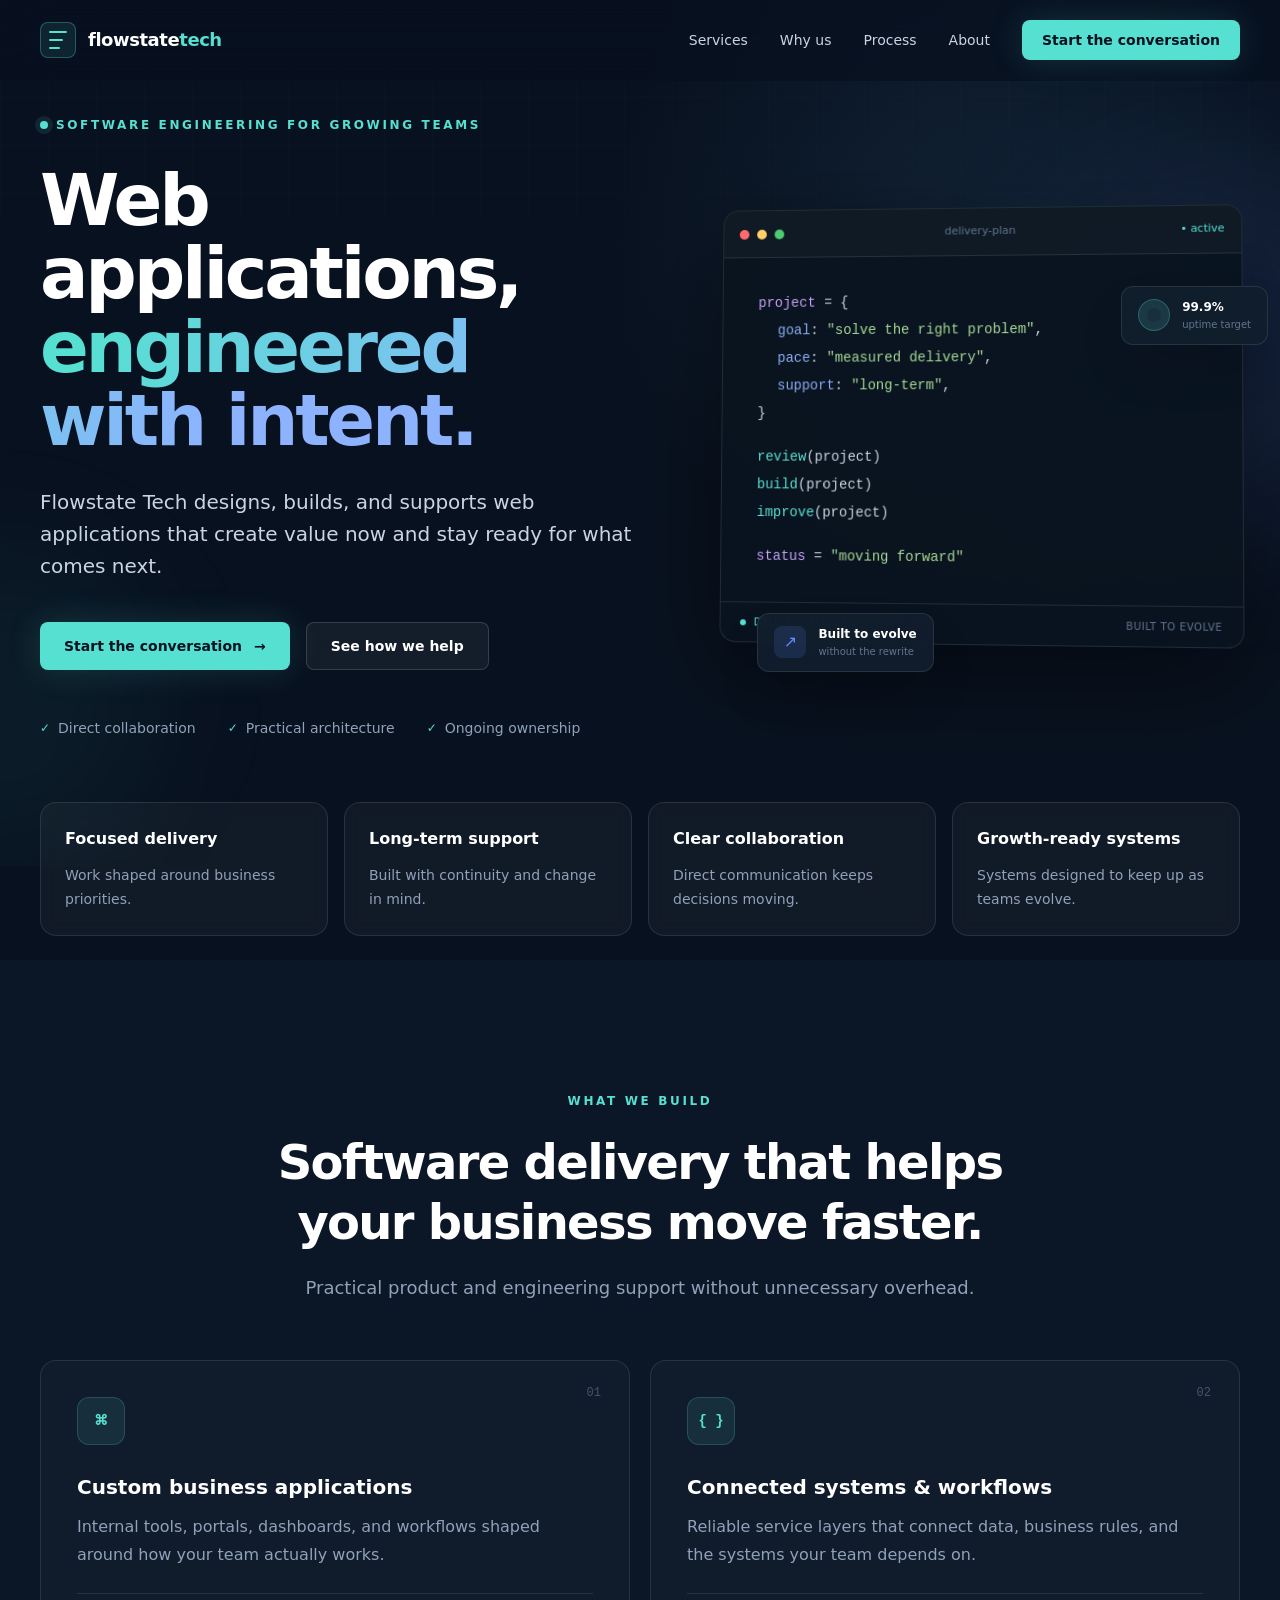
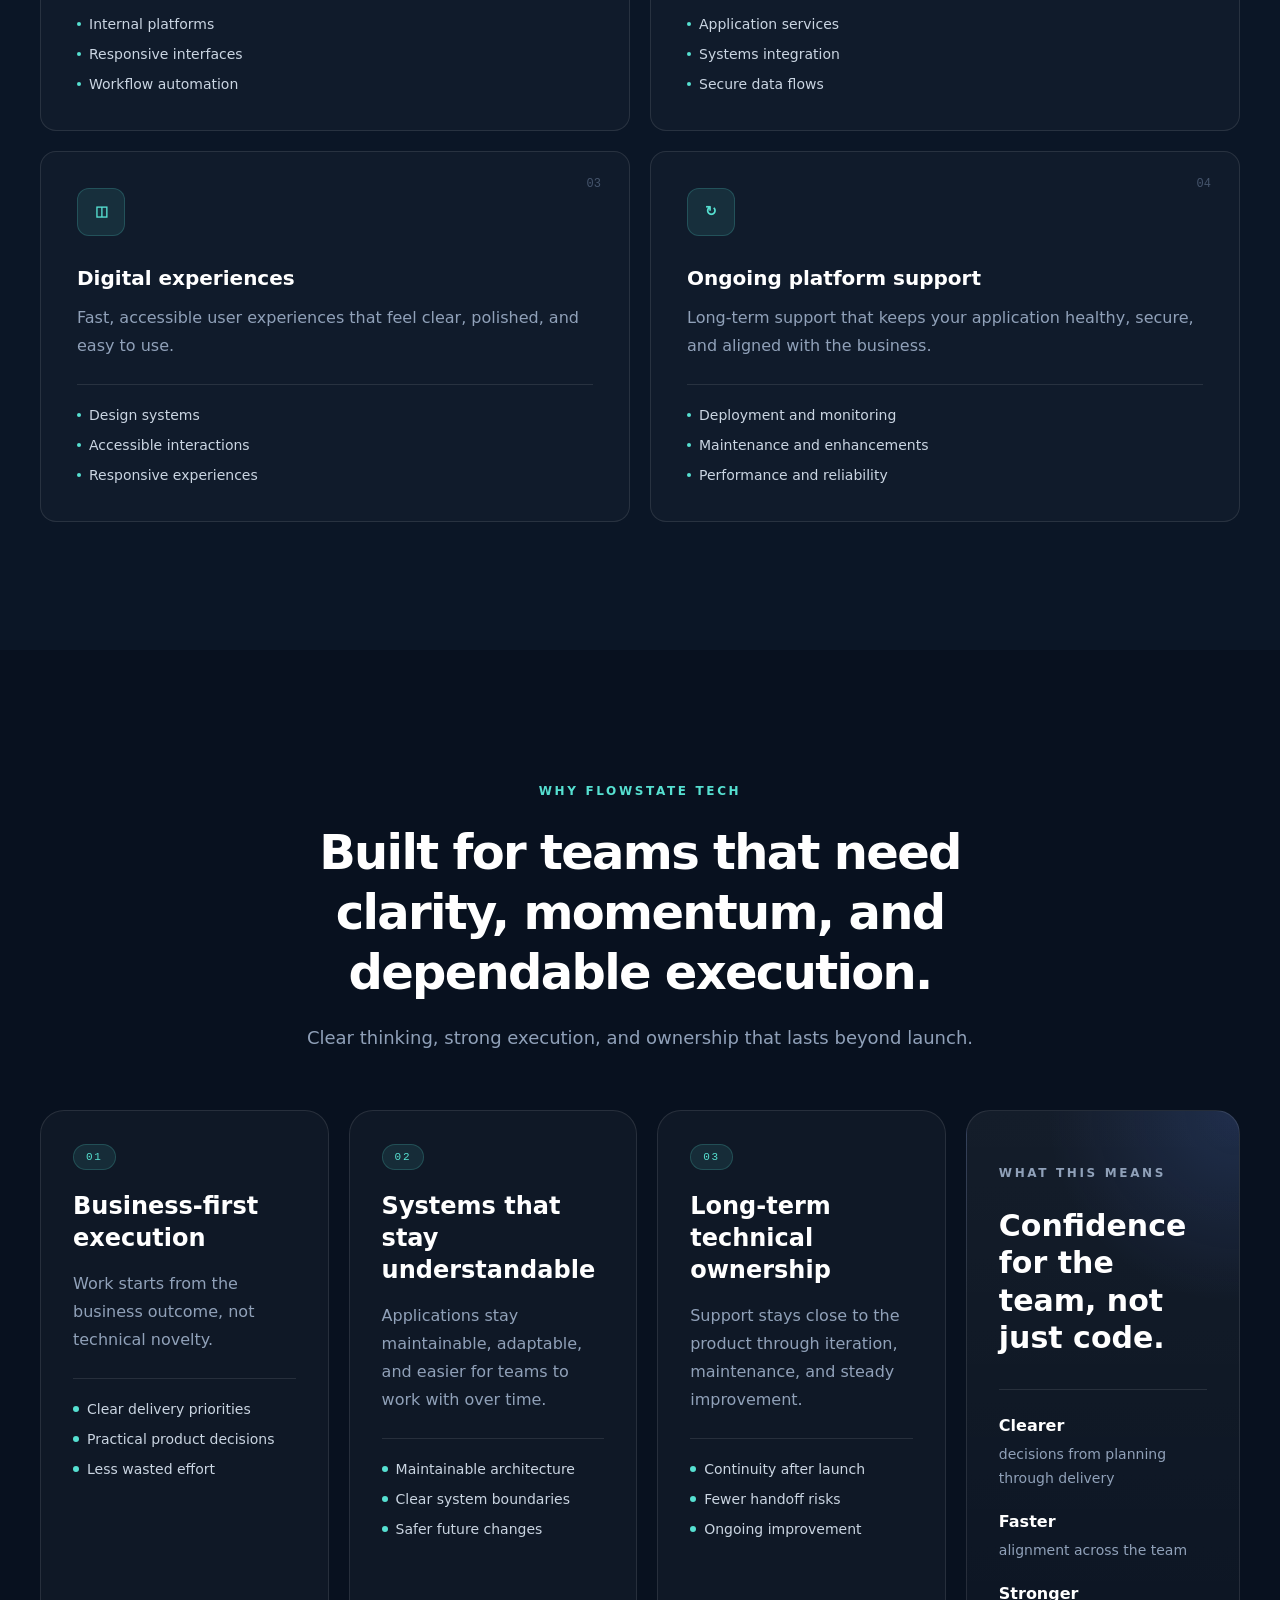
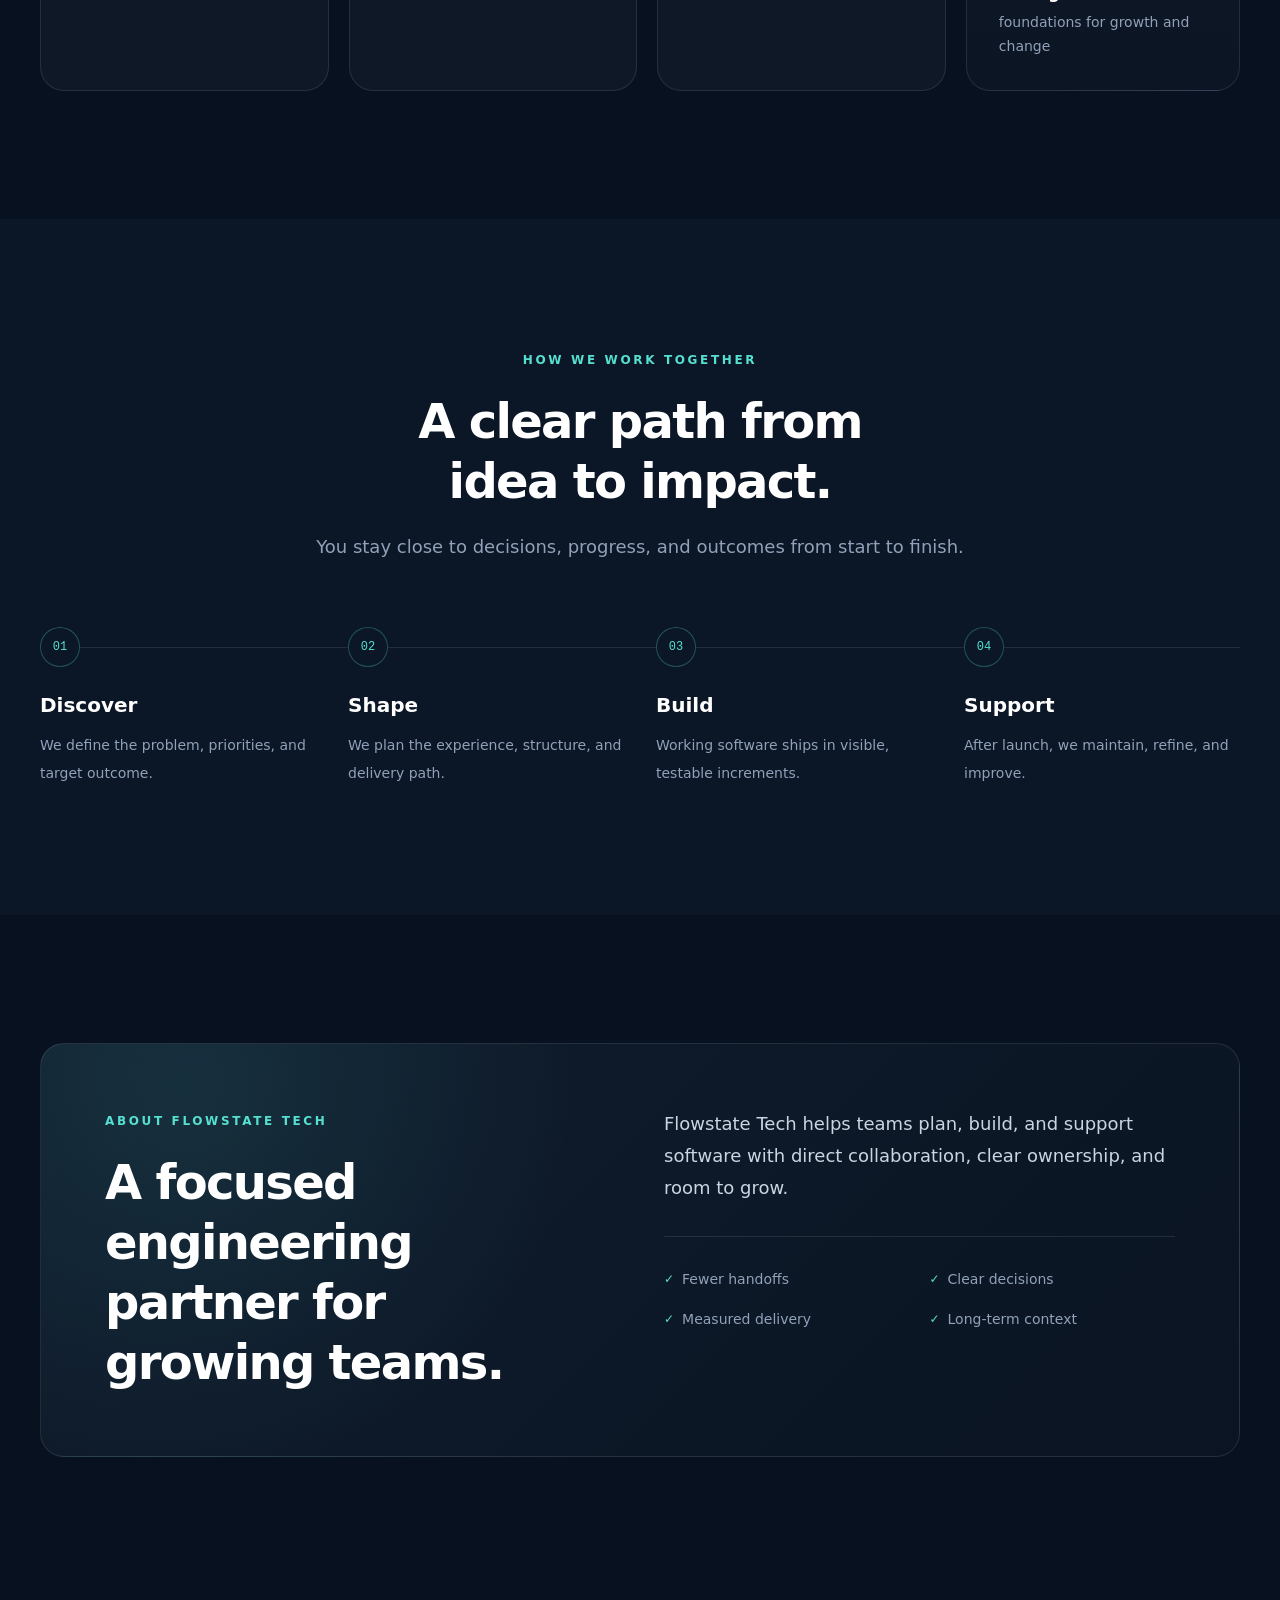
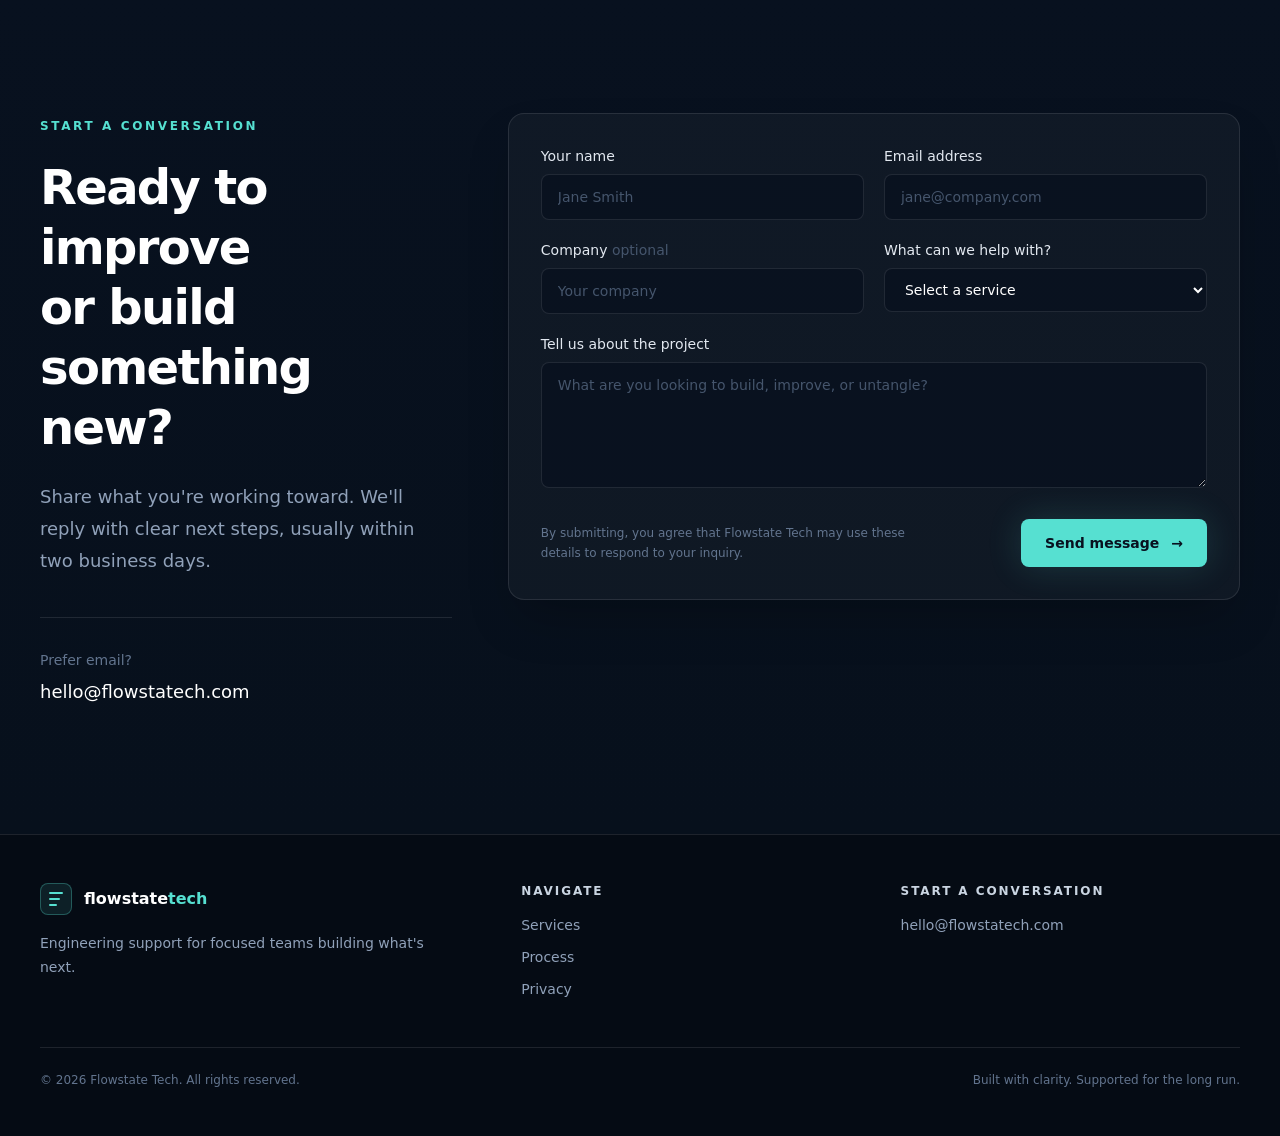
==== commit fe1bb6a0: "Add circuitry" ====
--- a/index.html
+++ b/index.html
@@ -17,6 +17,10 @@
 </head>
 <body class="bg-ink text-slate-100 antialiased">
   <a class="skip-link" href="#main-content">Skip to content</a>
+  <div class="site-circuitry" aria-hidden="true">
+    <span class="site-circuitry-lines"></span>
+    <span class="site-circuitry-pulse"></span>
+  </div>
   <header class="site-header" data-header>
     <div class="shell flex h-20 items-center justify-between">
       <a href="index.html" class="group flex items-center gap-3" aria-label="Flowstate Tech home">
